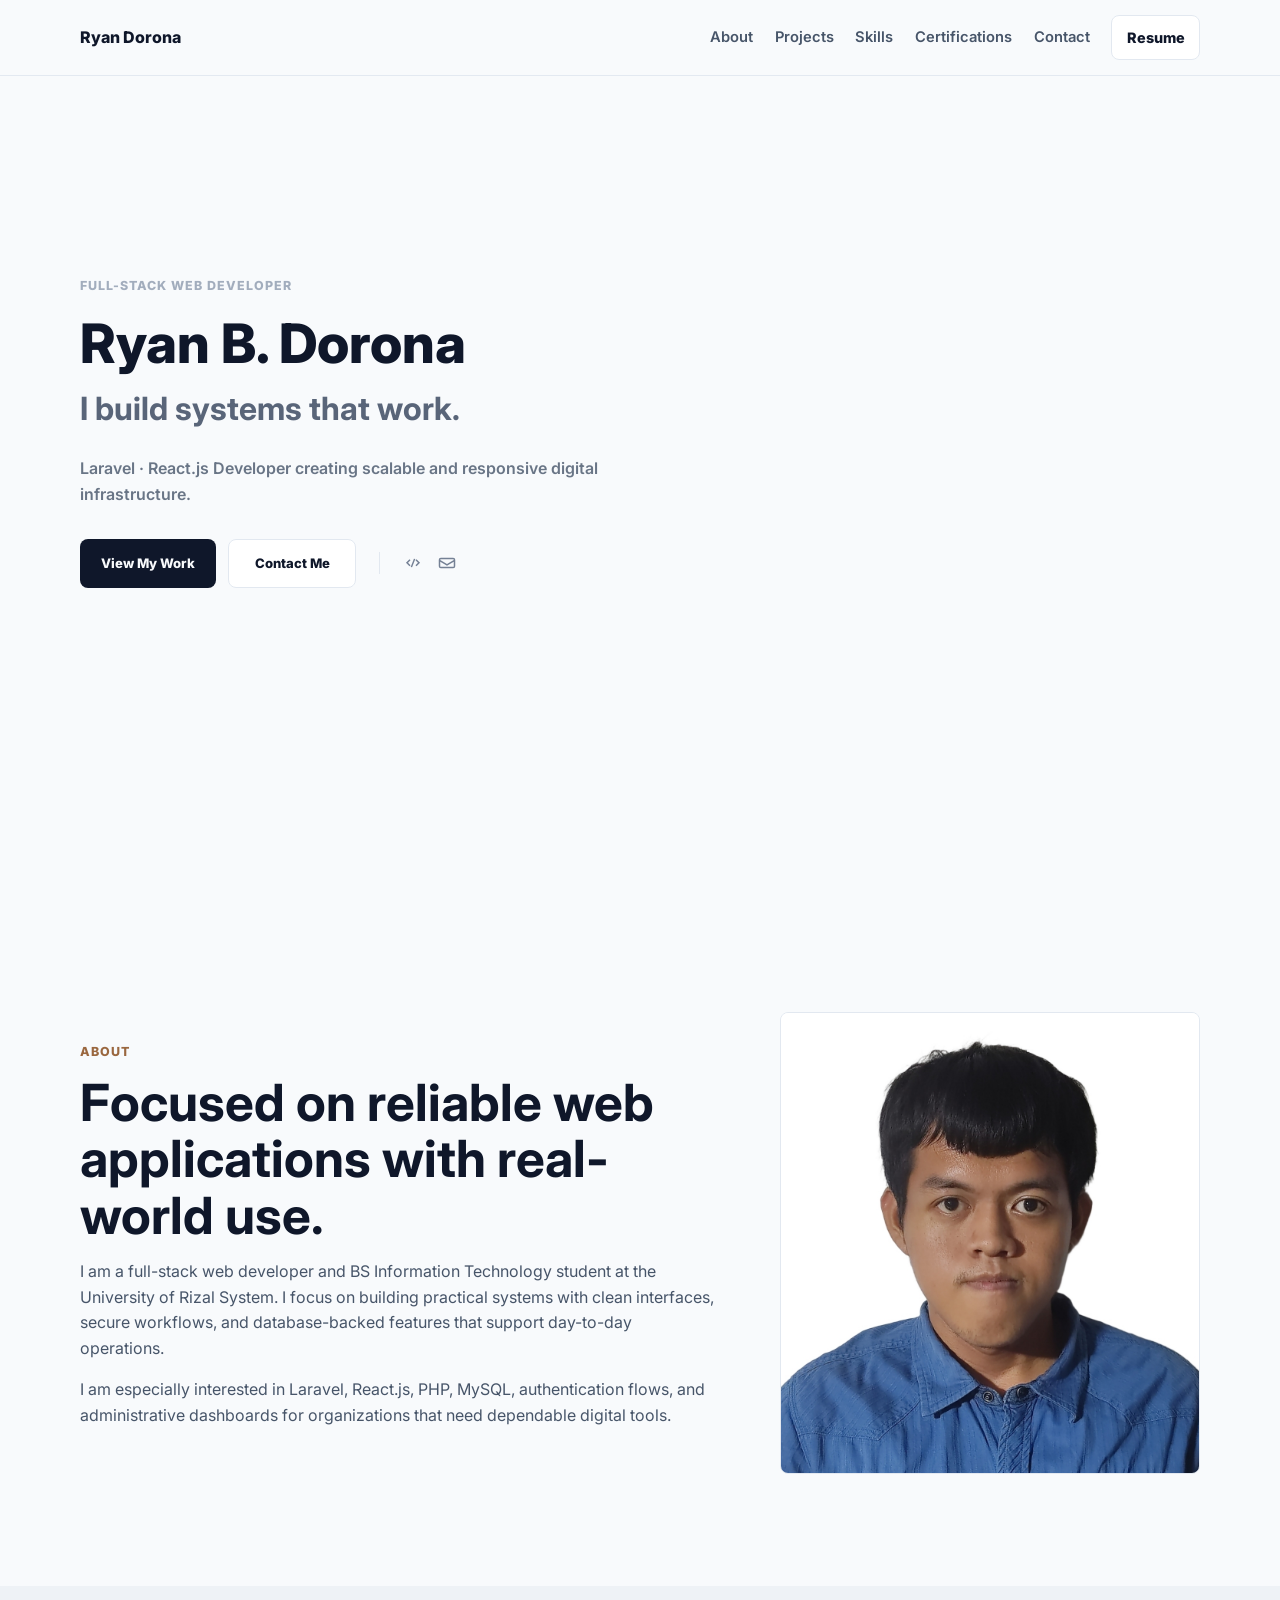
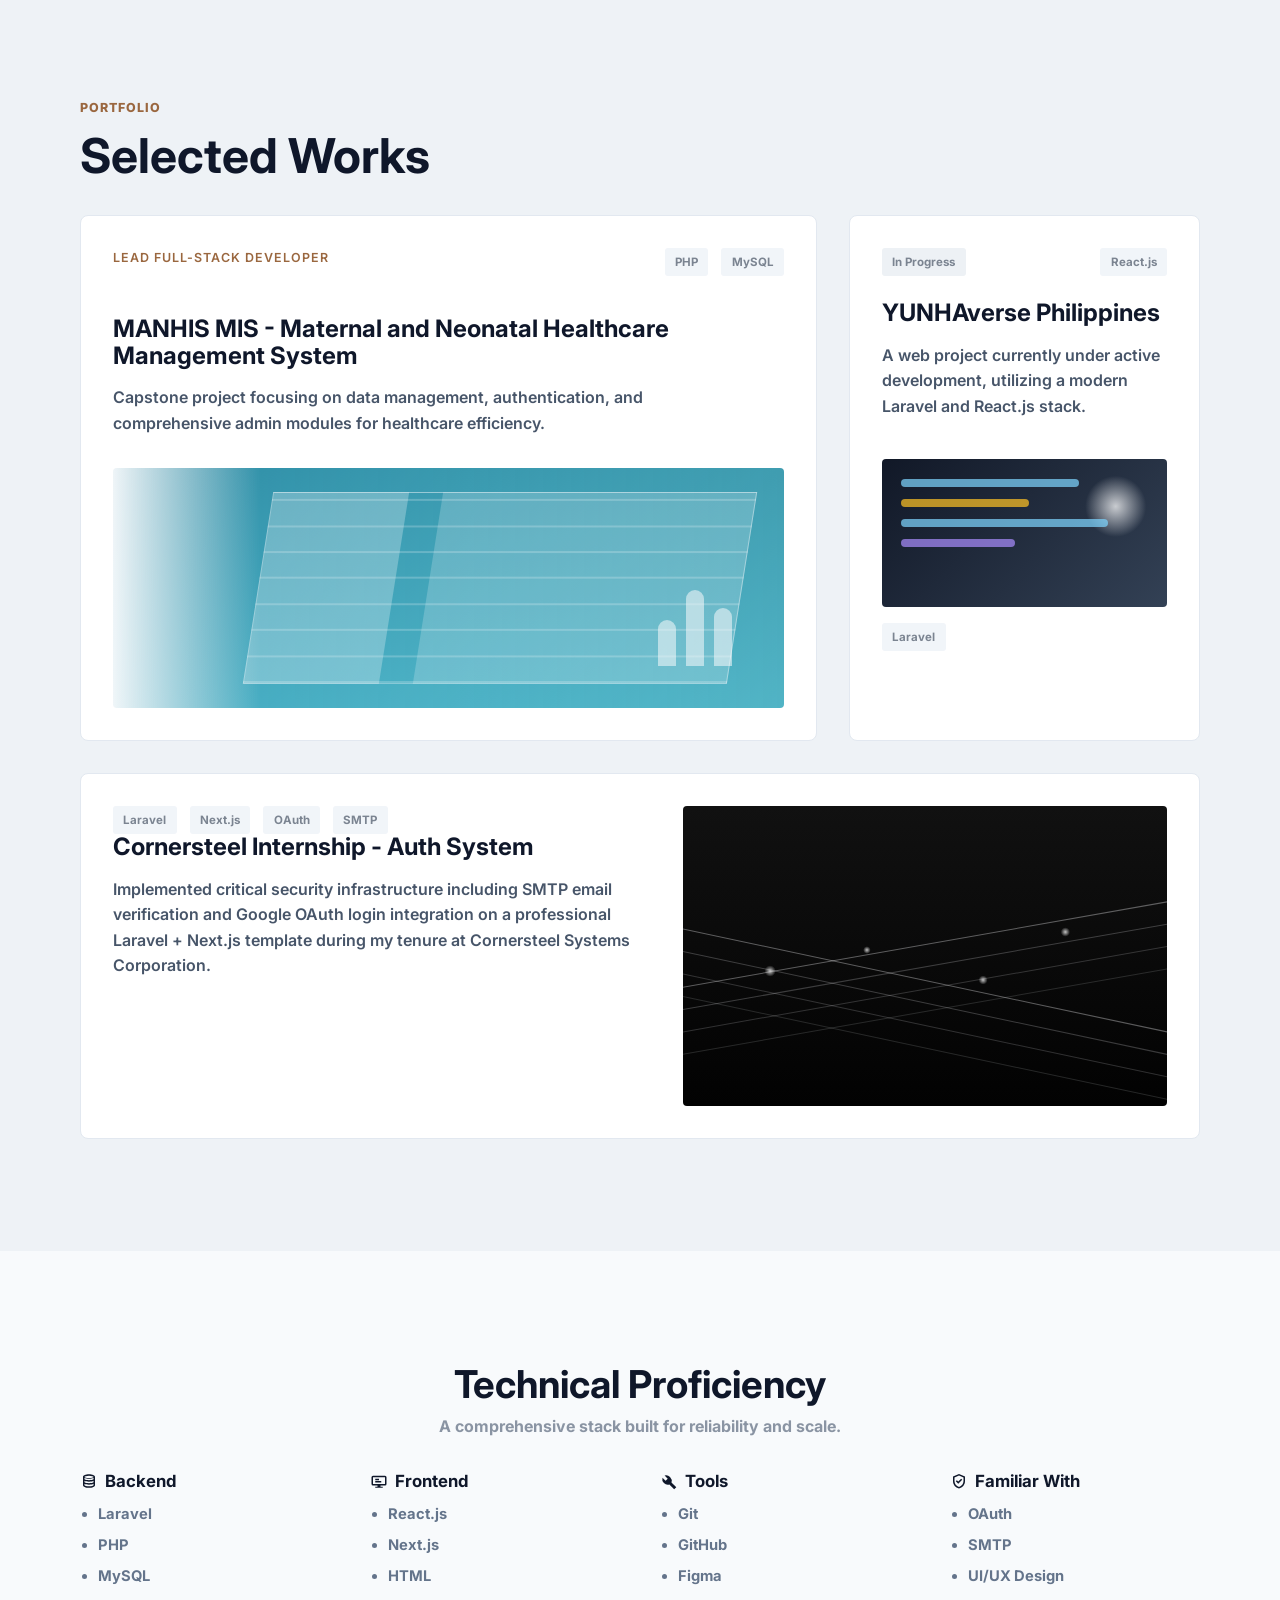
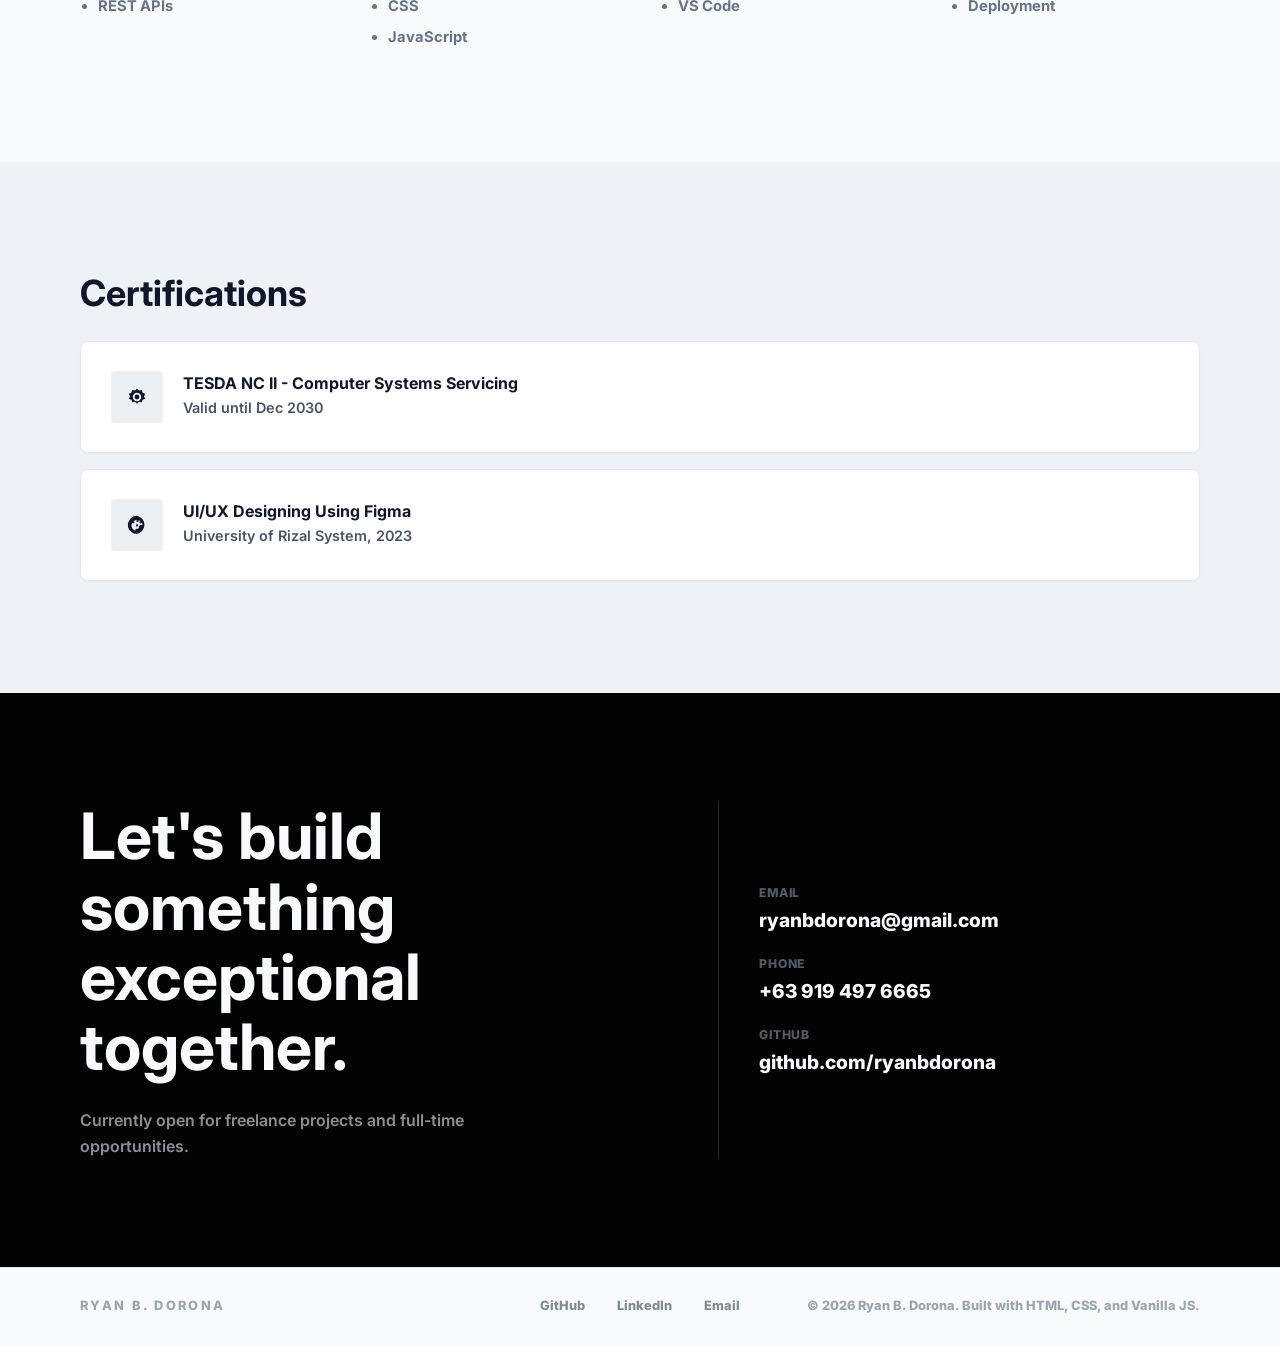
==== index.html @ e6396a51 "Update portfolio" ====
<!DOCTYPE html>
<html lang="en">
<head>
  <meta charset="UTF-8">
  <meta name="viewport" content="width=device-width, initial-scale=1.0">
  <meta name="description" content="Portfolio of Ryan B. Dorona, a full-stack web developer and BS IT student at University of Rizal System.">
  <title>Ryan B. Dorona | Full-Stack Web Developer</title>
  <link rel="preconnect" href="https://fonts.googleapis.com">
  <link rel="preconnect" href="https://fonts.gstatic.com" crossorigin>
  <link href="https://fonts.googleapis.com/css2?family=Inter:wght@400;500;600;700;800&display=swap" rel="stylesheet">
  <link rel="stylesheet" href="assets/css/style.css">
</head>
<body>
  <header class="site-header">
    <nav class="navbar container" aria-label="Primary navigation">
      <a class="brand" href="#home" aria-label="Ryan Dorona home">Ryan Dorona</a>

      <button class="nav-toggle" type="button" aria-label="Open navigation menu" aria-expanded="false" aria-controls="primary-menu">
        <span></span>
        <span></span>
        <span></span>
      </button>

      <div class="nav-menu" id="primary-menu">
        <a class="nav-link" href="#about">About</a>
        <a class="nav-link" href="#projects">Projects</a>
        <a class="nav-link" href="#skills">Skills</a>
        <a class="nav-link" href="#certifications">Certifications</a>
        <a class="nav-link" href="#contact">Contact</a>
        <a class="btn btn-small btn-outline" href="#" aria-label="Download Ryan Dorona resume">Resume</a>
      </div>
    </nav>
  </header>

  <main>
    <section class="hero section" id="home">
      <div class="container hero-grid">
        <div class="hero-copy">
          <p class="eyebrow">Full-Stack Web Developer</p>
          <h1>Ryan B. Dorona</h1>
          <p class="hero-tagline">I build systems that work.</p>
          <p class="hero-subtitle">Laravel &middot; React.js Developer creating scalable and responsive digital infrastructure.</p>
          <div class="hero-actions">
            <div class="cta-buttons">
              <a class="btn btn-primary" href="#projects">View My Work</a>
              <a class="btn btn-secondary" href="#contact">Contact Me</a>
            </div>
            <div class="social-links" aria-label="Social links">
              <a href="https://github.com/" target="_blank" rel="noopener" aria-label="Ryan Dorona on GitHub">
                <svg viewBox="0 0 24 24" aria-hidden="true"><path d="m8.7 8.3-3.3 3.3 3.3 3.3-1.4 1.4L2.6 11.6l4.7-4.7 1.4 1.4Zm6.6 0 1.4-1.4 4.7 4.7-4.7 4.7-1.4-1.4 3.3-3.3-3.3-3.3Zm-2.1-2.1 1.9.6-4.3 11-1.9-.6 4.3-11Z"/></svg>
              </a>
              <a href="mailto:ryanbdorona@example.com" aria-label="Email Ryan Dorona">
                <svg viewBox="0 0 24 24" aria-hidden="true"><path d="M3.75 5h16.5A2.75 2.75 0 0 1 23 7.75v8.5A2.75 2.75 0 0 1 20.25 19H3.75A2.75 2.75 0 0 1 1 16.25v-8.5A2.75 2.75 0 0 1 3.75 5Zm0 2A.75.75 0 0 0 3 7.75v.38l9 5.3 9-5.3v-.38a.75.75 0 0 0-.75-.75H3.75Zm17.25 3.45-8.49 5a1 1 0 0 1-1.02 0L3 10.45v5.8c0 .41.34.75.75.75h16.5c.41 0 .75-.34.75-.75v-5.8Z"/></svg>
              </a>
            </div>
          </div>
        </div>
      </div>
    </section>

    <section class="section" id="about">
      <div class="container two-column">
        <div>
          <p class="eyebrow">About</p>
          <h2>Focused on reliable web applications with real-world use.</h2>
          <p>I am a full-stack web developer and BS Information Technology student at the University of Rizal System. I focus on building practical systems with clean interfaces, secure workflows, and database-backed features that support day-to-day operations.</p>
          <p>I am especially interested in Laravel, React.js, PHP, MySQL, authentication flows, and administrative dashboards for organizations that need dependable digital tools.</p>
        </div>
        <div class="image-placeholder">
          <img src="assets/img/picture%20portfolio.jpg" alt="Portrait of Ryan B. Dorona">
        </div>
      </div>
    </section>

    <section class="section section-muted" id="projects">
      <div class="container">
        <div class="section-heading projects-heading">
          <p class="eyebrow">Portfolio</p>
          <h2>Selected Works</h2>
        </div>
        <div class="bento-grid">
          <article class="project-card project-card-featured">
            <div class="project-card-top">
              <p class="card-meta">Lead Full-Stack Developer</p>
              <div class="tag-list"><span>PHP</span><span>MySQL</span></div>
            </div>
            <h3><a href="projects/manhis.html">MANHIS MIS - Maternal and Neonatal Healthcare Management System</a></h3>
            <p>Capstone project focusing on data management, authentication, and comprehensive admin modules for healthcare efficiency.</p>
            <div class="project-visual project-visual-dashboard" aria-hidden="true">
              <div class="visual-screen">
                <span></span><span></span><span></span>
              </div>
            </div>
          </article>

          <article class="project-card project-card-compact">
            <div class="project-card-top">
              <span class="badge">In Progress</span>
              <div class="tag-list"><span>React.js</span></div>
            </div>
            <h3><a href="projects/yunhaverse.html">YUNHAverse Philippines</a></h3>
            <p>A web project currently under active development, utilizing a modern Laravel and React.js stack.</p>
            <div class="project-visual project-visual-code" aria-hidden="true">
              <span></span><span></span><span></span><span></span>
            </div>
            <div class="tag-list"><span>Laravel</span></div>
          </article>

          <article class="project-card project-card-wide">
            <div>
              <div class="tag-list"><span>Laravel</span><span>Next.js</span><span>OAuth</span><span>SMTP</span></div>
              <h3><a href="projects/cornersteel.html">Cornersteel Internship - Auth System</a></h3>
              <p>Implemented critical security infrastructure including SMTP email verification and Google OAuth login integration on a professional Laravel + Next.js template during my tenure at Cornersteel Systems Corporation.</p>
            </div>
            <div class="project-visual project-visual-network" aria-hidden="true">
              <span></span><span></span><span></span><span></span>
            </div>
          </article>
        </div>
      </div>
    </section>

    <section class="section" id="skills">
      <div class="container">
        <div class="section-heading skills-heading">
          <h2>Technical Proficiency</h2>
          <p>A comprehensive stack built for reliability and scale.</p>
        </div>
        <div class="skills-grid">
          <div class="skill-column">
            <h3>
              <svg viewBox="0 0 24 24" aria-hidden="true"><path d="M12 3C7.58 3 4 4.57 4 6.5v11C4 19.43 7.58 21 12 21s8-1.57 8-3.5v-11C20 4.57 16.42 3 12 3Zm0 2c3.67 0 5.81 1.07 6 1.5-.19.43-2.33 1.5-6 1.5S6.19 6.93 6 6.5C6.19 6.07 8.33 5 12 5Zm0 6c-2.4 0-4.52-.45-6-1.2V7.5C7.46 8.42 9.64 9 12 9s4.54-.58 6-1.5v2.3c-1.48.75-3.6 1.2-6 1.2Zm0 4c-2.4 0-4.52-.45-6-1.2v-2c1.46.74 3.58 1.2 6 1.2s4.54-.46 6-1.2v2c-1.48.75-3.6 1.2-6 1.2Zm0 4c-3.67 0-5.81-1.07-6-1.5v-1.7c1.46.74 3.58 1.2 6 1.2s4.54-.46 6-1.2v1.7c-.19.43-2.33 1.5-6 1.5Z"/></svg>
              Backend
            </h3>
            <ul><li>Laravel</li><li>PHP</li><li>MySQL</li><li>REST APIs</li></ul>
          </div>
          <div class="skill-column">
            <h3>
              <svg viewBox="0 0 24 24" aria-hidden="true"><path d="M4 5h16a2 2 0 0 1 2 2v9a2 2 0 0 1-2 2h-6v1.5h3V21H7v-1.5h3V18H4a2 2 0 0 1-2-2V7a2 2 0 0 1 2-2Zm0 2v9h16V7H4Zm3 2h5v2H7V9Zm0 3h8v2H7v-2Z"/></svg>
              Frontend
            </h3>
            <ul><li>React.js</li><li>Next.js</li><li>HTML</li><li>CSS</li><li>JavaScript</li></ul>
          </div>
          <div class="skill-column">
            <h3>
              <svg viewBox="0 0 24 24" aria-hidden="true"><path d="m21.71 20.29-6.4-6.4a7.5 7.5 0 0 0-9.2-9.2l4.2 4.2-2.83 2.83-4.2-4.2a7.5 7.5 0 0 0 9.2 9.2l6.4 6.4 2.83-2.83Z"/></svg>
              Tools
            </h3>
            <ul><li>Git</li><li>GitHub</li><li>Figma</li><li>VS Code</li></ul>
          </div>
          <div class="skill-column">
            <h3>
              <svg viewBox="0 0 24 24" aria-hidden="true"><path d="M12 2.5 4 6v6c0 5.05 3.41 8.97 8 10 4.59-1.03 8-4.95 8-10V6l-8-3.5Zm0 2.18L18 7.3V12c0 3.78-2.42 6.9-6 7.9-3.58-1-6-4.12-6-7.9V7.3l6-2.62Zm-1 10.91 5.3-5.3-1.42-1.41L11 12.76l-1.88-1.88-1.42 1.41L11 15.59Z"/></svg>
              Familiar With
            </h3>
            <ul><li>OAuth</li><li>SMTP</li><li>UI/UX Design</li><li>Deployment</li></ul>
          </div>
        </div>
      </div>
    </section>

    <section class="section section-muted" id="certifications">
      <div class="container">
        <div class="section-heading compact-heading">
          <h2>Certifications</h2>
        </div>
        <div class="cert-grid">
          <article class="cert-card">
            <div class="cert-icon" aria-hidden="true">
              <svg viewBox="0 0 24 24"><path d="M12 2.75 14.1 5l3.05-.65.95 2.95 2.9 1.1-1.45 2.7L21 13.8l-2.9 1.1-.95 2.95-3.05-.65L12 19.45 9.9 17.2l-3.05.65-.95-2.95L3 13.8l1.45-2.7L3 8.4l2.9-1.1.95-2.95L9.9 5 12 2.75Zm0 4.65a4.6 4.6 0 1 0 0 9.2 4.6 4.6 0 0 0 0-9.2Zm0 2a2.6 2.6 0 1 1 0 5.2 2.6 2.6 0 0 1 0-5.2Z"/></svg>
            </div>
            <div>
              <h3>TESDA NC II - Computer Systems Servicing</h3>
              <p>Valid until Dec 2030</p>
            </div>
          </article>
          <article class="cert-card">
            <div class="cert-icon" aria-hidden="true">
              <svg viewBox="0 0 24 24"><path d="M12 2a10 10 0 0 0-3 19.54c.5.15 1-.23 1-.76v-2.02c0-.47-.32-.87-.76-.98A6 6 0 1 1 18 12h-2.05a1.6 1.6 0 0 0-1.56 1.23l-.41 1.76a1.6 1.6 0 0 1-1.56 1.23h-.67A1.76 1.76 0 0 0 10 17.98v2.8c0 .68.67 1.16 1.32.96A10 10 0 0 0 12 2Zm-4 8.25a1.25 1.25 0 1 0 0-2.5 1.25 1.25 0 0 0 0 2.5Zm3.25-2.5a1.25 1.25 0 1 1 2.5 0 1.25 1.25 0 0 1-2.5 0ZM16 10.25a1.25 1.25 0 1 0 0-2.5 1.25 1.25 0 0 0 0 2.5Zm-5.25 2.25a1.25 1.25 0 1 1 2.5 0 1.25 1.25 0 0 1-2.5 0Z"/></svg>
            </div>
            <div>
              <h3>UI/UX Designing Using Figma</h3>
              <p>University of Rizal System, 2023</p>
            </div>
          </article>
        </div>
      </div>
    </section>

    <section class="section contact-section" id="contact">
      <div class="container contact-grid">
        <div class="contact-copy">
          <h2>Let's build something exceptional together.</h2>
          <p>Currently open for freelance projects and full-time opportunities.</p>
        </div>
        <div class="contact-list" aria-label="Contact details">
          <div>
            <span>Email</span>
            <a href="mailto:ryanbdorona@gmail.com">ryanbdorona@gmail.com</a>
          </div>
          <div>
            <span>Phone</span>
            <a href="tel:+639194976665">+63 919 497 6665</a>
          </div>
          <div>
            <span>GitHub</span>
            <a href="https://github.com/ryanbdorona" target="_blank" rel="noopener">github.com/ryanbdorona</a>
          </div>
        </div>
      </div>
    </section>
  </main>

  <footer class="footer">
    <div class="container footer-grid">
      <p class="footer-name">Ryan B. Dorona</p>
      <div class="footer-links">
        <a href="https://github.com/ryanbdorona" target="_blank" rel="noopener">GitHub</a>
        <a href="#" target="_blank" rel="noopener">LinkedIn</a>
        <a href="mailto:ryanbdorona@gmail.com">Email</a>
      </div>
      <p>&copy; 2026 Ryan B. Dorona. Built with HTML, CSS, and Vanilla JS.</p>
    </div>
  </footer>

  <script src="assets/js/main.js"></script>
</body>
</html>
---- assets/css/style.css ----
:root {
  --navy: #0f172a;
  --navy-soft: #17233a;
  --off-white: #f8fafc;
  --surface: #ffffff;
  --slate: #475569;
  --slate-warm: #64748b;
  --line: #e2e8f0;
  --accent: #c08457;
  --accent-dark: #9a673f;
  --shadow: 0 24px 70px rgba(15, 23, 42, 0.12);
  --radius: 8px;
  --header-height: 76px;
}

/* Base layout and typography */
* {
  box-sizing: border-box;
}

html {
  scroll-behavior: smooth;
  scroll-padding-top: var(--header-height);
}

body {
  margin: 0;
  background: var(--off-white);
  color: var(--navy);
  font-family: "Inter", Arial, sans-serif;
  -webkit-font-smoothing: antialiased;
  line-height: 1.6;
  text-rendering: optimizeLegibility;
}

body.nav-open {
  overflow: hidden;
}

img,
svg {
  display: block;
}

a {
  color: inherit;
  text-decoration: none;
}

p,
h1,
h2,
h3 {
  margin-top: 0;
}

p {
  color: var(--slate);
  font-size: 1rem;
}

h1,
h2,
h3 {
  letter-spacing: 0;
  line-height: 1.1;
}

h1 {
  max-width: 760px;
  font-size: clamp(3rem, 9vw, 6.75rem);
  margin-bottom: 1rem;
}

h2 {
  max-width: 720px;
  font-size: clamp(2rem, 4vw, 3.5rem);
  margin-bottom: 1rem;
}

h3 {
  font-size: 1.25rem;
  margin-bottom: 0.75rem;
}

ul {
  margin: 0;
  padding-left: 1.1rem;
}

li + li {
  margin-top: 0.45rem;
}

.container {
  width: min(1120px, calc(100% - 40px));
  margin: 0 auto;
}

.section {
  padding: 112px 0;
}

.section-muted {
  background: #eef2f6;
}

/* Entrance animations */
.fade-in {
  opacity: 0;
  transform: translateY(20px);
  transition: opacity 520ms ease-out, transform 520ms ease-out;
  transition-delay: var(--animation-delay, 0ms);
}

.fade-in.is-visible {
  opacity: 1;
  transform: translateY(0);
}

@keyframes heroFocusIn {
  from {
    opacity: 0;
    transform: translateY(20px);
  }

  to {
    opacity: 1;
    transform: translateY(0);
  }
}

@media (prefers-reduced-motion: reduce) {
  html {
    scroll-behavior: auto;
  }

  *,
  *::before,
  *::after {
    transition-duration: 1ms !important;
    animation-duration: 1ms !important;
    animation-iteration-count: 1 !important;
  }

  .fade-in {
    opacity: 1;
    transform: none;
  }

  .hero .eyebrow,
  .hero h1,
  .hero .hero-tagline,
  .hero .hero-subtitle,
  .hero .cta-buttons,
  .hero .social-links {
    opacity: 1;
    transform: none;
    animation: none !important;
  }
}

/* Fixed navigation */
.site-header {
  position: fixed;
  z-index: 100;
  top: 0;
  right: 0;
  left: 0;
  height: var(--header-height);
  border-bottom: 1px solid rgba(226, 232, 240, 0.9);
  background: rgba(248, 250, 252, 0.92);
  backdrop-filter: blur(16px);
}

.navbar {
  display: flex;
  align-items: center;
  justify-content: space-between;
  height: 100%;
}

.brand {
  font-size: 1rem;
  font-weight: 800;
}

.nav-menu {
  display: flex;
  align-items: center;
  gap: 1.35rem;
}

.nav-link {
  color: var(--slate);
  font-size: 0.92rem;
  font-weight: 600;
  transition: color 180ms ease;
}

.nav-link:hover,
.nav-link.active {
  color: var(--navy);
}

.nav-toggle {
  display: none;
  width: 42px;
  height: 42px;
  place-items: center;
  border: 1px solid var(--line);
  border-radius: var(--radius);
  background: var(--surface);
  cursor: pointer;
}

.nav-toggle span {
  display: block;
  width: 18px;
  height: 2px;
  margin: 3px auto;
  border-radius: 999px;
  background: var(--navy);
  transition: transform 180ms ease, opacity 180ms ease;
}

.nav-toggle.is-active span:nth-child(1) {
  transform: translateY(5px) rotate(45deg);
}

.nav-toggle.is-active span:nth-child(2) {
  opacity: 0;
}

.nav-toggle.is-active span:nth-child(3) {
  transform: translateY(-5px) rotate(-45deg);
}

.btn {
  display: inline-flex;
  align-items: center;
  justify-content: center;
  min-height: 46px;
  padding: 0.8rem 1.25rem;
  border: 1px solid transparent;
  border-radius: var(--radius);
  font-size: 0.9rem;
  font-weight: 800;
  transition: transform 180ms ease, border-color 180ms ease, background 180ms ease, color 180ms ease;
}

.btn:hover {
  transform: translateY(-2px);
}

.btn-primary {
  background: var(--navy);
  color: var(--off-white);
}

.btn-secondary,
.btn-outline {
  border-color: var(--line);
  background: var(--surface);
  color: var(--navy);
}

.btn-secondary:hover,
.btn-outline:hover {
  border-color: var(--navy);
}

.btn-small {
  min-height: 40px;
  padding: 0.6rem 0.9rem;
  font-size: 0.9rem;
}

/* Homepage sections */
.hero {
  min-height: 100vh;
  padding-top: var(--header-height);
  display: flex;
  align-items: center;
}

.hero .container {
  width: min(1120px, calc(100% - 160px));
}

.hero-grid {
  display: block;
  width: min(760px, 100%);
}

.hero .eyebrow {
  margin-bottom: 1.1rem;
  color: #a2adbd;
}

.hero .eyebrow,
.hero h1,
.hero .hero-tagline,
.hero .hero-subtitle,
.hero .cta-buttons,
.hero .social-links {
  opacity: 0;
  transform: translateY(20px);
  animation: heroFocusIn 560ms ease-out forwards;
}

.hero .eyebrow {
  animation-delay: 90ms;
}

.hero h1 {
  animation-delay: 210ms;
}

.hero .hero-tagline {
  animation-delay: 330ms;
}

.hero .hero-subtitle {
  animation-delay: 450ms;
}

.hero .cta-buttons {
  animation-delay: 570ms;
}

.hero .social-links {
  animation-delay: 690ms;
}

.hero h1 {
  max-width: 640px;
  margin-bottom: 0.6rem;
  font-size: clamp(2.25rem, 4.5vw, 3.4rem);
  font-weight: 800;
}

.hero-tagline {
  margin-bottom: 1.35rem;
  color: #596579;
  font-size: clamp(1.3rem, 2.6vw, 2rem);
  font-weight: 700;
}

.hero-subtitle {
  margin-bottom: 2rem;
  max-width: 620px;
  color: #697586;
  font-size: 1rem;
  font-weight: 600;
}

.hero .btn {
  min-height: 44px;
  min-width: 128px;
  font-size: 0.82rem;
}

.hero-actions,
.cta-buttons,
.social-links,
.tag-list,
.card-row,
.title-row {
  display: flex;
  align-items: center;
  gap: 0.8rem;
  flex-wrap: wrap;
}

.hero-actions {
  gap: 1.45rem;
}

.cta-buttons {
  gap: 0.75rem;
}

.social-links {
  position: relative;
  gap: 0.7rem;
  margin-top: 0;
  padding-left: 1.45rem;
}

.social-links::before {
  position: absolute;
  top: 50%;
  left: 0;
  width: 1px;
  height: 22px;
  background: var(--line);
  content: "";
  transform: translateY(-50%);
}

.social-links a {
  display: inline-grid;
  width: 22px;
  height: 22px;
  place-items: center;
  border: 0;
  border-radius: 0;
  background: transparent;
  color: #758195;
  transition: color 180ms ease, transform 180ms ease;
}

.social-links a:hover {
  transform: translateY(-2px);
  color: var(--navy);
}

.social-links svg {
  width: 18px;
  height: 18px;
  fill: currentColor;
}

.hero-panel,
.project-card,
.skill-column,
.cert-card,
.detail-block {
  border: 1px solid var(--line);
  border-radius: var(--radius);
  background: var(--surface);
}

.hero-panel {
  padding: 2rem;
  box-shadow: var(--shadow);
}

.hero-panel strong {
  display: block;
  margin: 0.5rem 0 0.75rem;
  font-size: 1.55rem;
  line-height: 1.2;
}

.panel-kicker,
.eyebrow,
.card-meta {
  color: var(--accent-dark);
  font-size: 0.78rem;
  font-weight: 800;
  letter-spacing: 0.08em;
  text-transform: uppercase;
}

.eyebrow-light {
  color: #e7c6aa;
}

.two-column {
  display: grid;
  grid-template-columns: minmax(0, 1fr) minmax(280px, 420px);
  gap: 4rem;
  align-items: center;
}

.image-placeholder {
  display: block;
  min-height: 460px;
  overflow: hidden;
  border: 1px solid var(--line);
  border-radius: var(--radius);
  background:
    linear-gradient(135deg, rgba(15, 23, 42, 0.04), rgba(192, 132, 87, 0.14)),
    var(--surface);
}

.image-placeholder img {
  width: 100%;
  height: 460px;
  object-fit: cover;
  object-position: center;
}

.section-heading {
  margin-bottom: 2.5rem;
}

.compact-heading {
  margin-bottom: 1.75rem;
}

.compact-heading h2 {
  font-size: clamp(1.75rem, 3vw, 2.25rem);
}

.skills-heading {
  margin-bottom: 2rem;
  text-align: center;
}

.skills-heading h2 {
  margin-right: auto;
  margin-bottom: 0.55rem;
  margin-left: auto;
  font-size: clamp(1.85rem, 3.4vw, 2.4rem);
}

.skills-heading p {
  margin-bottom: 0;
  color: #8a94a3;
  font-weight: 700;
}

.bento-grid {
  display: grid;
  grid-template-columns: minmax(0, 2.1fr) minmax(260px, 1fr);
  gap: 2rem;
}

.project-card {
  min-height: auto;
  padding: 2rem;
  transition: transform 180ms ease, box-shadow 180ms ease;
}

.project-card:hover {
  transform: translateY(-4px);
  box-shadow: var(--shadow);
}

.projects-heading {
  margin-bottom: 2rem;
}

.projects-heading h2 {
  font-size: clamp(2rem, 4vw, 3rem);
}

.project-card-featured {
  min-height: 480px;
}

.project-card-compact {
  min-height: 480px;
}

.project-card-wide {
  grid-column: 1 / -1;
  display: grid;
  grid-template-columns: minmax(0, 1fr) minmax(320px, 0.9fr);
  gap: 2rem;
  min-height: 360px;
}

.project-card h3 {
  margin-bottom: 1rem;
  font-size: clamp(1.25rem, 2vw, 1.5rem);
}

.project-card h3 a {
  transition: color 180ms ease;
}

.project-card h3 a:hover {
  color: var(--accent-dark);
}

.project-card p {
  max-width: 620px;
  margin-bottom: 1.5rem;
  font-weight: 600;
}

.project-card-top {
  display: flex;
  align-items: flex-start;
  justify-content: space-between;
  gap: 1rem;
  margin-bottom: 1.5rem;
}

.card-footer {
  display: flex;
  align-items: end;
  justify-content: space-between;
  gap: 1rem;
  flex-wrap: wrap;
  margin-top: 2rem;
}

.tag-list span,
.badge {
  display: inline-flex;
  align-items: center;
  min-height: 26px;
  padding: 0.3rem 0.65rem;
  border-radius: 3px;
  background: #f1f5f9;
  color: #7b8491;
  font-size: 0.72rem;
  font-weight: 700;
}

.tag-list-large span {
  min-height: 36px;
  padding: 0.45rem 0.85rem;
}

.badge {
  background: #edf1f5;
  color: #7b8491;
}

.project-visual {
  position: relative;
  overflow: hidden;
  border-radius: 4px;
  background: #0f172a;
}

.project-visual-dashboard {
  height: 240px;
  margin-top: 2rem;
  background:
    linear-gradient(90deg, rgba(248, 250, 252, 0.96), rgba(248, 250, 252, 0.1) 22%, rgba(15, 23, 42, 0.25)),
    linear-gradient(135deg, #0e7490, #67e8f9);
}

.project-visual-dashboard::before {
  position: absolute;
  inset: 24px 42px 24px 145px;
  border: 1px solid rgba(248, 250, 252, 0.35);
  background:
    linear-gradient(90deg, rgba(248, 250, 252, 0.28) 0 28%, transparent 28% 35%, rgba(248, 250, 252, 0.2) 35% 100%),
    repeating-linear-gradient(0deg, rgba(248, 250, 252, 0.22) 0 2px, transparent 2px 26px);
  content: "";
  transform: skewX(-9deg);
}

.visual-screen {
  position: absolute;
  right: 52px;
  bottom: 42px;
  display: flex;
  align-items: end;
  gap: 10px;
}

.visual-screen span {
  display: block;
  width: 18px;
  border-radius: 999px 999px 0 0;
  background: rgba(248, 250, 252, 0.55);
}

.visual-screen span:nth-child(1) {
  height: 46px;
}

.visual-screen span:nth-child(2) {
  height: 76px;
}

.visual-screen span:nth-child(3) {
  height: 58px;
}

.project-visual-code {
  height: 148px;
  margin: 2.5rem 0 1rem;
  padding: 1.2rem;
  background:
    radial-gradient(circle at 82% 32%, rgba(255, 255, 255, 0.75), transparent 12%),
    linear-gradient(135deg, #111827, #334155);
}

.project-visual-code span {
  display: block;
  height: 8px;
  margin-bottom: 0.75rem;
  border-radius: 999px;
  background: rgba(125, 211, 252, 0.72);
}

.project-visual-code span:nth-child(1) {
  width: 72%;
}

.project-visual-code span:nth-child(2) {
  width: 52%;
  background: rgba(251, 191, 36, 0.72);
}

.project-visual-code span:nth-child(3) {
  width: 84%;
}

.project-visual-code span:nth-child(4) {
  width: 46%;
  background: rgba(167, 139, 250, 0.72);
}

.project-visual-network {
  min-height: 300px;
  background:
    radial-gradient(circle at 18% 55%, rgba(255, 255, 255, 0.75), transparent 1.3%),
    radial-gradient(circle at 38% 48%, rgba(255, 255, 255, 0.75), transparent 1.1%),
    radial-gradient(circle at 62% 58%, rgba(255, 255, 255, 0.75), transparent 1.3%),
    radial-gradient(circle at 79% 42%, rgba(255, 255, 255, 0.75), transparent 1.1%),
    linear-gradient(180deg, #111, #020202);
}

.project-visual-network::before,
.project-visual-network::after {
  position: absolute;
  right: -30%;
  left: -30%;
  height: 1px;
  background: rgba(248, 250, 252, 0.35);
  box-shadow:
    0 22px 0 rgba(248, 250, 252, 0.22),
    0 44px 0 rgba(248, 250, 252, 0.18),
    0 66px 0 rgba(248, 250, 252, 0.14);
  content: "";
  transform: rotate(-10deg);
}

.project-visual-network::before {
  top: 46%;
}

.project-visual-network::after {
  top: 58%;
  transform: rotate(12deg);
}

.text-link,
.back-link {
  color: var(--navy);
  font-weight: 800;
}

.text-link:hover,
.back-link:hover {
  color: var(--accent-dark);
}

/* Skills, certifications, and project detail layouts */
.skills-grid {
  display: grid;
  grid-template-columns: repeat(4, minmax(0, 1fr));
  gap: 2.5rem;
}

.skill-column,
.cert-card,
.detail-block {
  padding: 1.5rem;
}

.skill-column ul {
  color: var(--slate);
}

.skill-column {
  border: 0;
  background: transparent;
  padding: 0;
}

.skill-column h3 {
  display: flex;
  align-items: center;
  gap: 0.45rem;
  margin-bottom: 0.8rem;
  font-size: 1.05rem;
}

.skill-column h3 svg {
  width: 18px;
  height: 18px;
  flex: 0 0 auto;
  fill: currentColor;
}

.skill-column li {
  color: #64748b;
  font-size: 0.92rem;
  font-weight: 700;
}

.cert-grid,
.detail-grid,
.screenshot-grid,
.contact-grid {
  display: grid;
  grid-template-columns: repeat(2, minmax(0, 1fr));
  gap: 1rem;
}

.cert-grid {
  grid-template-columns: 1fr;
  gap: 1rem;
}

.cert-card {
  display: flex;
  align-items: center;
  gap: 1.25rem;
  min-height: 112px;
  padding: 1.65rem 1.85rem;
  box-shadow: 0 1px 2px rgba(15, 23, 42, 0.03);
}

.cert-card h3 {
  margin-bottom: 0.2rem;
  font-size: 1rem;
}

.cert-card p {
  margin-bottom: 0;
  font-size: 0.9rem;
  font-weight: 600;
}

.cert-icon {
  display: grid;
  flex: 0 0 auto;
  width: 52px;
  height: 52px;
  place-items: center;
  border-radius: 4px;
  background: #edf0f3;
  color: var(--navy);
}

.cert-icon svg {
  width: 22px;
  height: 22px;
  fill: currentColor;
}

.project-hero {
  padding-top: calc(var(--header-height) + 72px);
  padding-bottom: 72px;
  background: var(--navy);
  color: var(--off-white);
}

.project-hero h1,
.project-hero .project-lead,
.project-hero .back-link {
  color: var(--off-white);
}

.project-hero .project-lead {
  max-width: 760px;
  font-size: 1.25rem;
}

.project-hero .back-link {
  display: inline-block;
  margin-bottom: 3rem;
  color: #cbd5e1;
}

.project-content {
  padding-bottom: 72px;
}

.detail-block:nth-child(odd) {
  grid-column: span 1;
}

.detail-block ul {
  color: var(--slate);
}

.screenshot-grid {
  grid-template-columns: repeat(3, minmax(0, 1fr));
}

.screenshot-placeholder {
  display: grid;
  min-height: 220px;
  place-items: center;
  border: 1px dashed #94a3b8;
  border-radius: var(--radius);
  background: rgba(255, 255, 255, 0.58);
  color: var(--slate);
  font-weight: 800;
}

.project-note {
  margin-top: 1.5rem;
  color: var(--navy);
  font-weight: 700;
}

.contact-section {
  padding: 108px 0;
  background: #030303;
  color: var(--off-white);
}

.contact-section h2 {
  max-width: 520px;
  margin-bottom: 1.6rem;
  color: var(--off-white);
  font-size: clamp(2.3rem, 5vw, 4rem);
}

.contact-copy p {
  max-width: 440px;
  margin-bottom: 0;
  color: #8b8f98;
  font-size: 1rem;
  font-weight: 600;
}

.contact-grid {
  grid-template-columns: minmax(0, 1.1fr) minmax(280px, 0.9fr);
  gap: 3rem;
}

.contact-list {
  display: grid;
  gap: 1.1rem;
  align-content: center;
  padding-left: 2.5rem;
  border-left: 1px solid rgba(248, 250, 252, 0.15);
}

.contact-list span {
  display: block;
  margin-bottom: 0.2rem;
  color: #555b66;
  font-size: 0.76rem;
  font-weight: 800;
  letter-spacing: 0.08em;
  text-transform: uppercase;
}

.contact-list a {
  color: var(--off-white);
  font-size: 1.2rem;
  font-weight: 800;
  transition: color 180ms ease;
}

.contact-list a:hover {
  color: #cbd5e1;
}

.footer {
  padding: 1.75rem 0;
  border-top: 1px solid var(--line);
  background: var(--off-white);
}

.footer-grid {
  display: grid;
  grid-template-columns: 1fr auto 1fr;
  gap: 1rem;
  align-items: center;
}

.footer p {
  margin: 0;
  color: #9aa5b3;
  font-size: 0.8rem;
  font-weight: 800;
}

.footer p:last-child {
  justify-self: end;
}

.footer-name {
  letter-spacing: 0.18em;
  text-transform: uppercase;
}

.footer-links {
  display: flex;
  align-items: center;
  gap: 2rem;
}

.footer-links a {
  color: #7f8a99;
  font-size: 0.8rem;
  font-weight: 800;
  transition: color 180ms ease;
}

.footer-links a:hover {
  color: var(--navy);
}

@media (max-width: 900px) {
  .section {
    padding: 84px 0;
  }

  .hero {
    min-height: auto;
    padding-top: calc(var(--header-height) + 88px);
    padding-bottom: 96px;
  }

  .two-column,
  .bento-grid,
  .skills-grid,
  .cert-grid,
  .detail-grid,
  .screenshot-grid,
  .contact-grid {
    grid-template-columns: 1fr;
  }

  .project-card-featured,
  .project-card-compact {
    min-height: auto;
  }

  .project-card-wide {
    grid-template-columns: 1fr;
    min-height: auto;
  }

  .project-visual-network {
    min-height: 240px;
  }

  .image-placeholder {
    min-height: 360px;
  }

  .image-placeholder img {
    height: 360px;
  }

  .contact-list {
    padding-top: 2rem;
    padding-left: 0;
    border-top: 1px solid rgba(248, 250, 252, 0.15);
    border-left: 0;
  }

  .footer-grid {
    grid-template-columns: 1fr;
    gap: 0.9rem;
    text-align: center;
  }

  .footer p:last-child {
    justify-self: center;
  }

  .footer-links {
    justify-content: center;
  }
}

@media (max-width: 760px) {
  .container {
    width: min(100% - 28px, 1120px);
  }

  .hero .container {
    width: min(100% - 28px, 1120px);
  }

  .nav-toggle {
    display: block;
  }

  .nav-menu {
    position: fixed;
    top: var(--header-height);
    right: 14px;
    left: 14px;
    display: grid;
    gap: 0;
    padding: 0.75rem;
    border: 1px solid var(--line);
    border-radius: var(--radius);
    background: var(--surface);
    box-shadow: var(--shadow);
    opacity: 0;
    pointer-events: none;
    transform: translateY(-10px);
    transition: opacity 180ms ease, transform 180ms ease;
  }

  .nav-menu.is-open {
    opacity: 1;
    pointer-events: auto;
    transform: translateY(0);
  }

  .nav-link,
  .nav-menu .btn {
    justify-content: flex-start;
    width: 100%;
    padding: 0.85rem;
  }

  .hero-actions {
    align-items: flex-start;
    flex-direction: column;
    gap: 1rem;
  }

  .social-links {
    padding-left: 0;
  }

  .social-links::before {
    display: none;
  }

  .card-footer {
    align-items: start;
    flex-direction: column;
  }

  .cert-card {
    align-items: flex-start;
    padding: 1.25rem;
  }

  .contact-section {
    padding: 84px 0;
  }

  .contact-list a {
    font-size: 1rem;
  }
}

@media (max-width: 480px) {
  h1 {
    font-size: 3rem;
  }

  .hero-panel,
  .project-card,
  .skill-column,
  .cert-card,
  .detail-block {
    padding: 1.15rem;
  }

  .project-hero {
    padding-top: calc(var(--header-height) + 48px);
  }
}
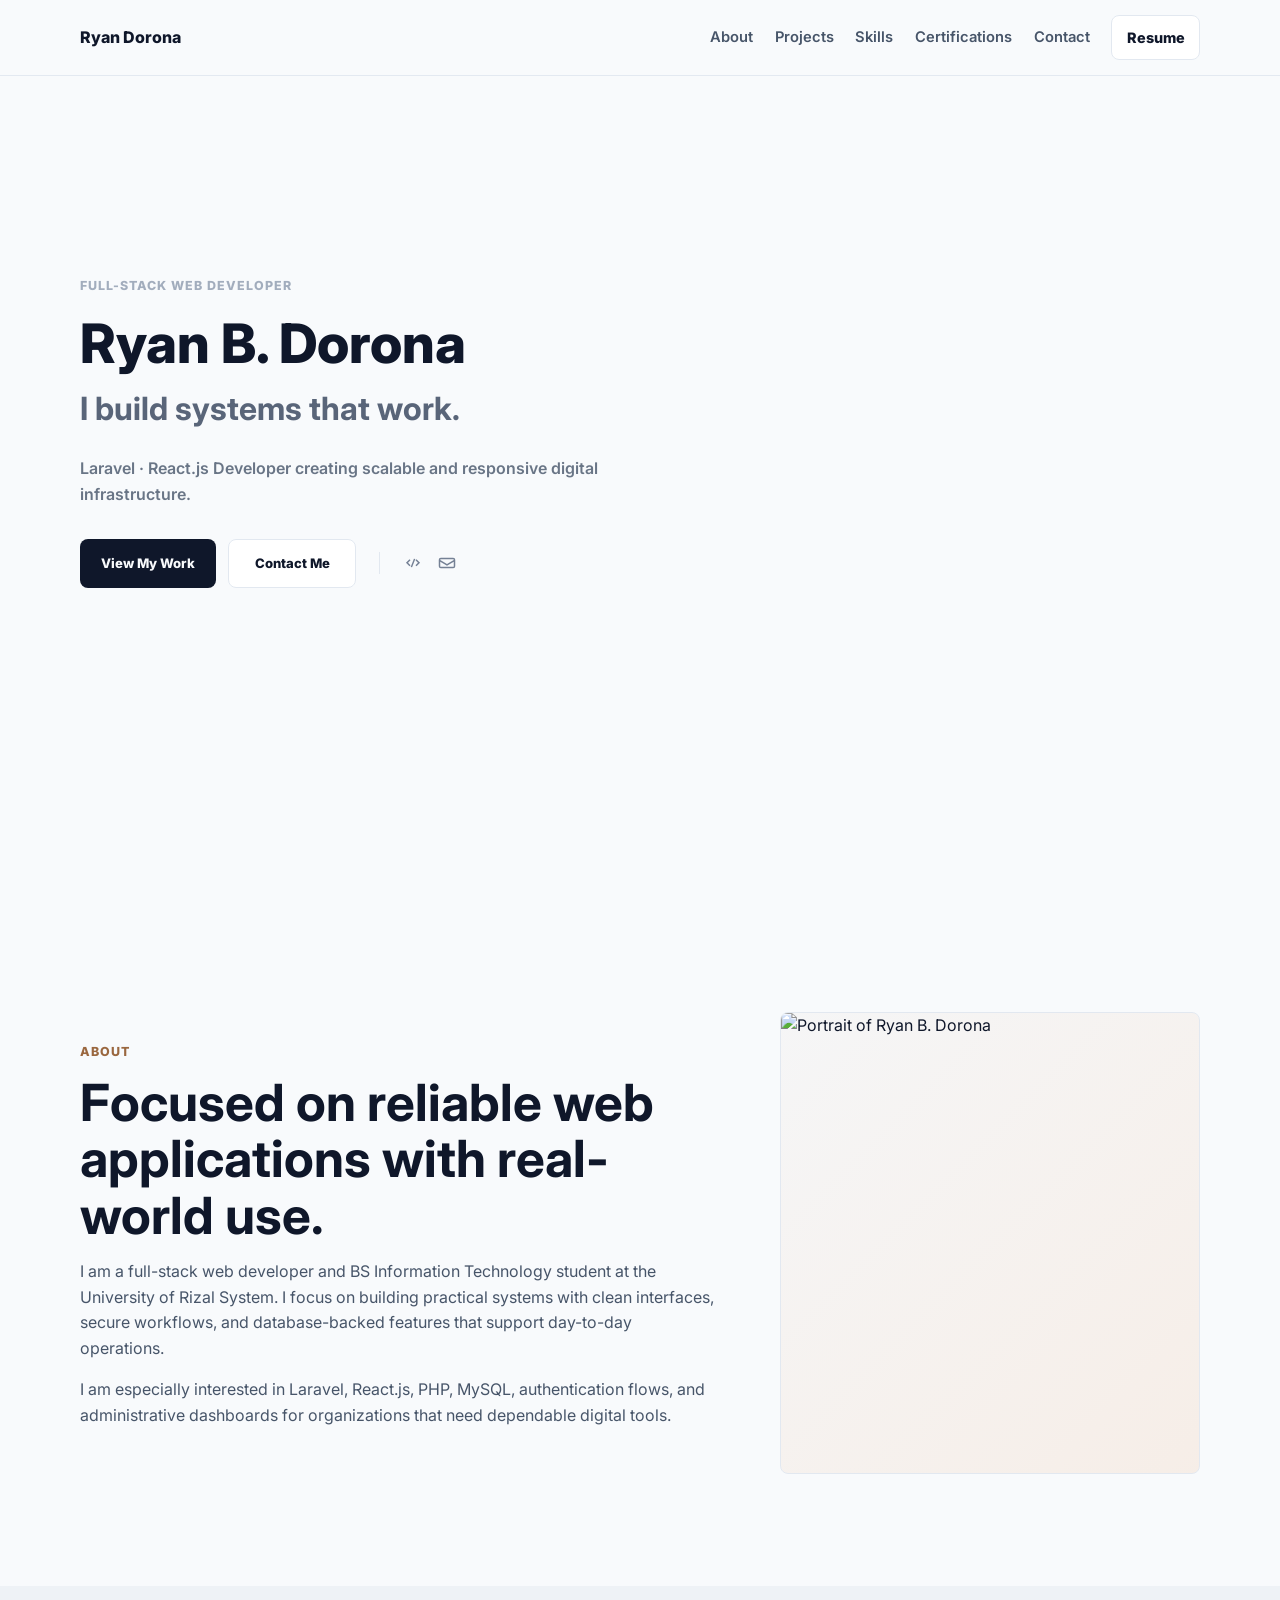
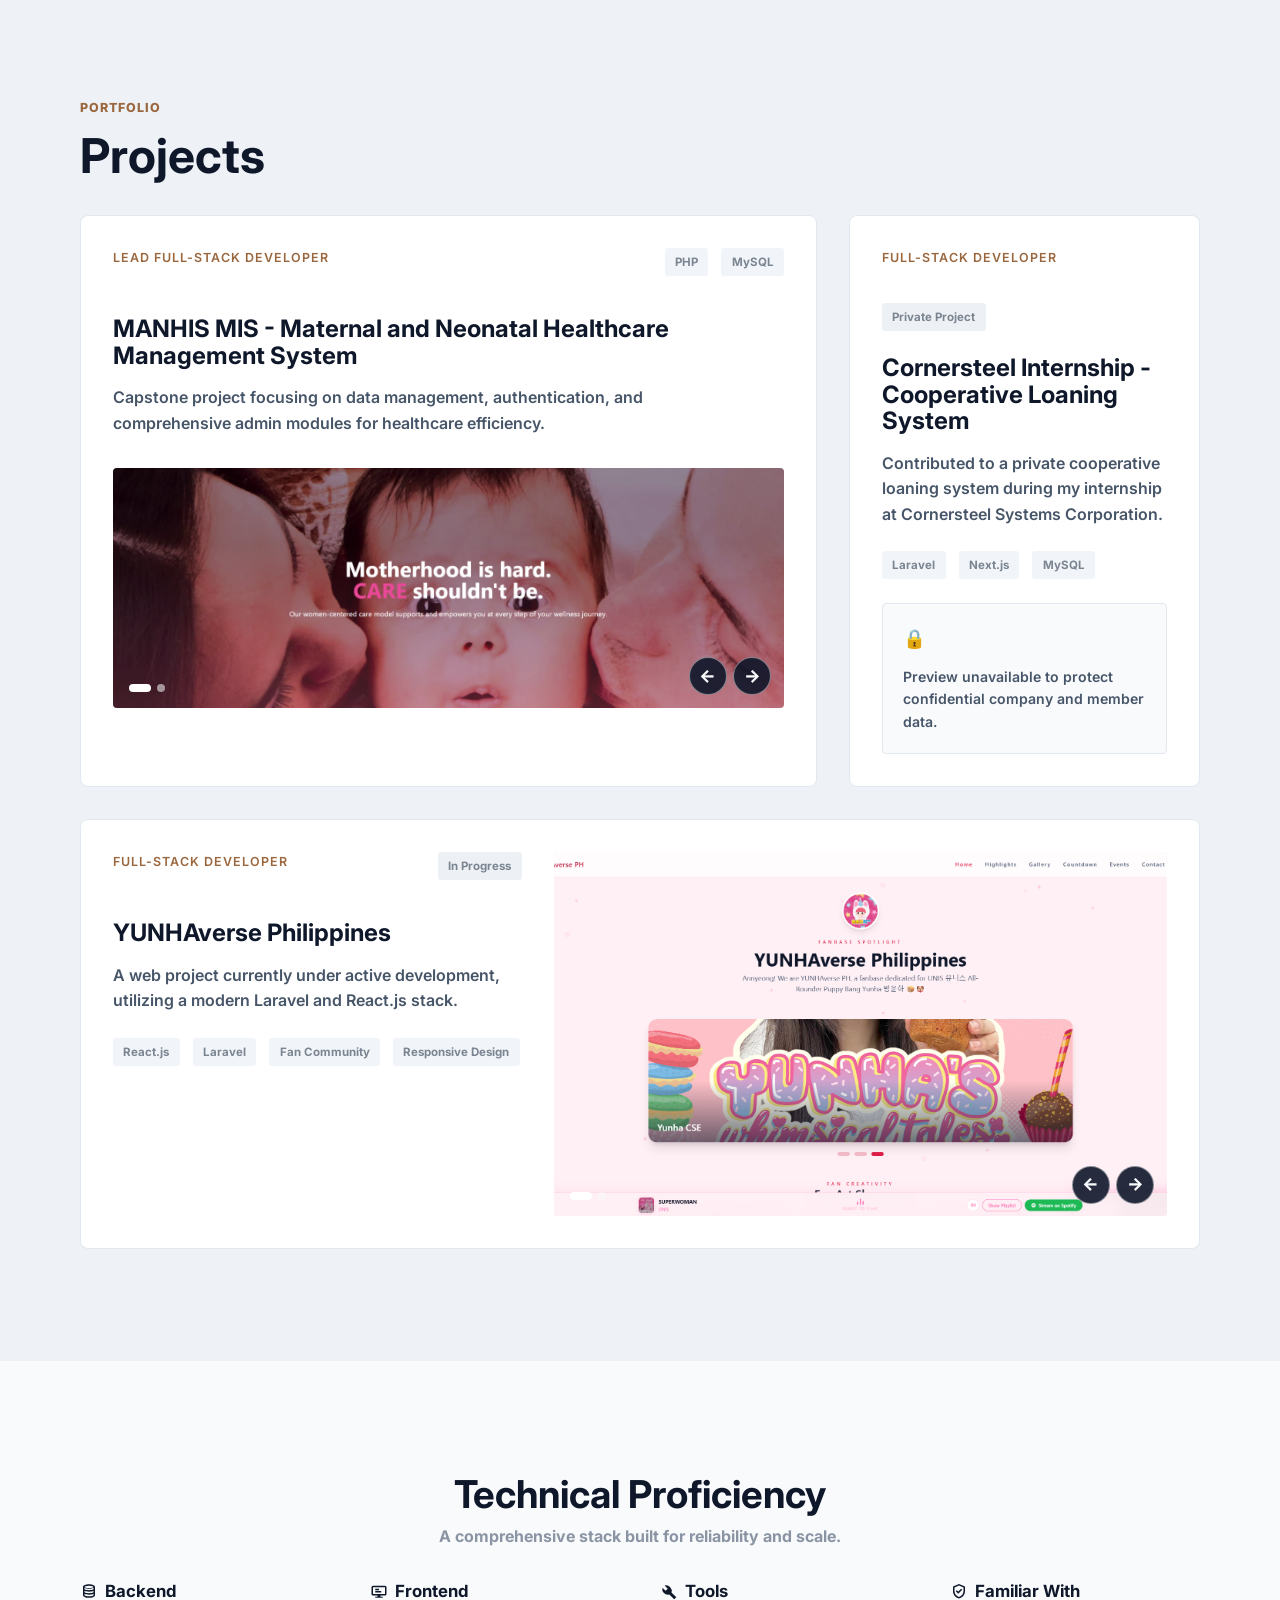
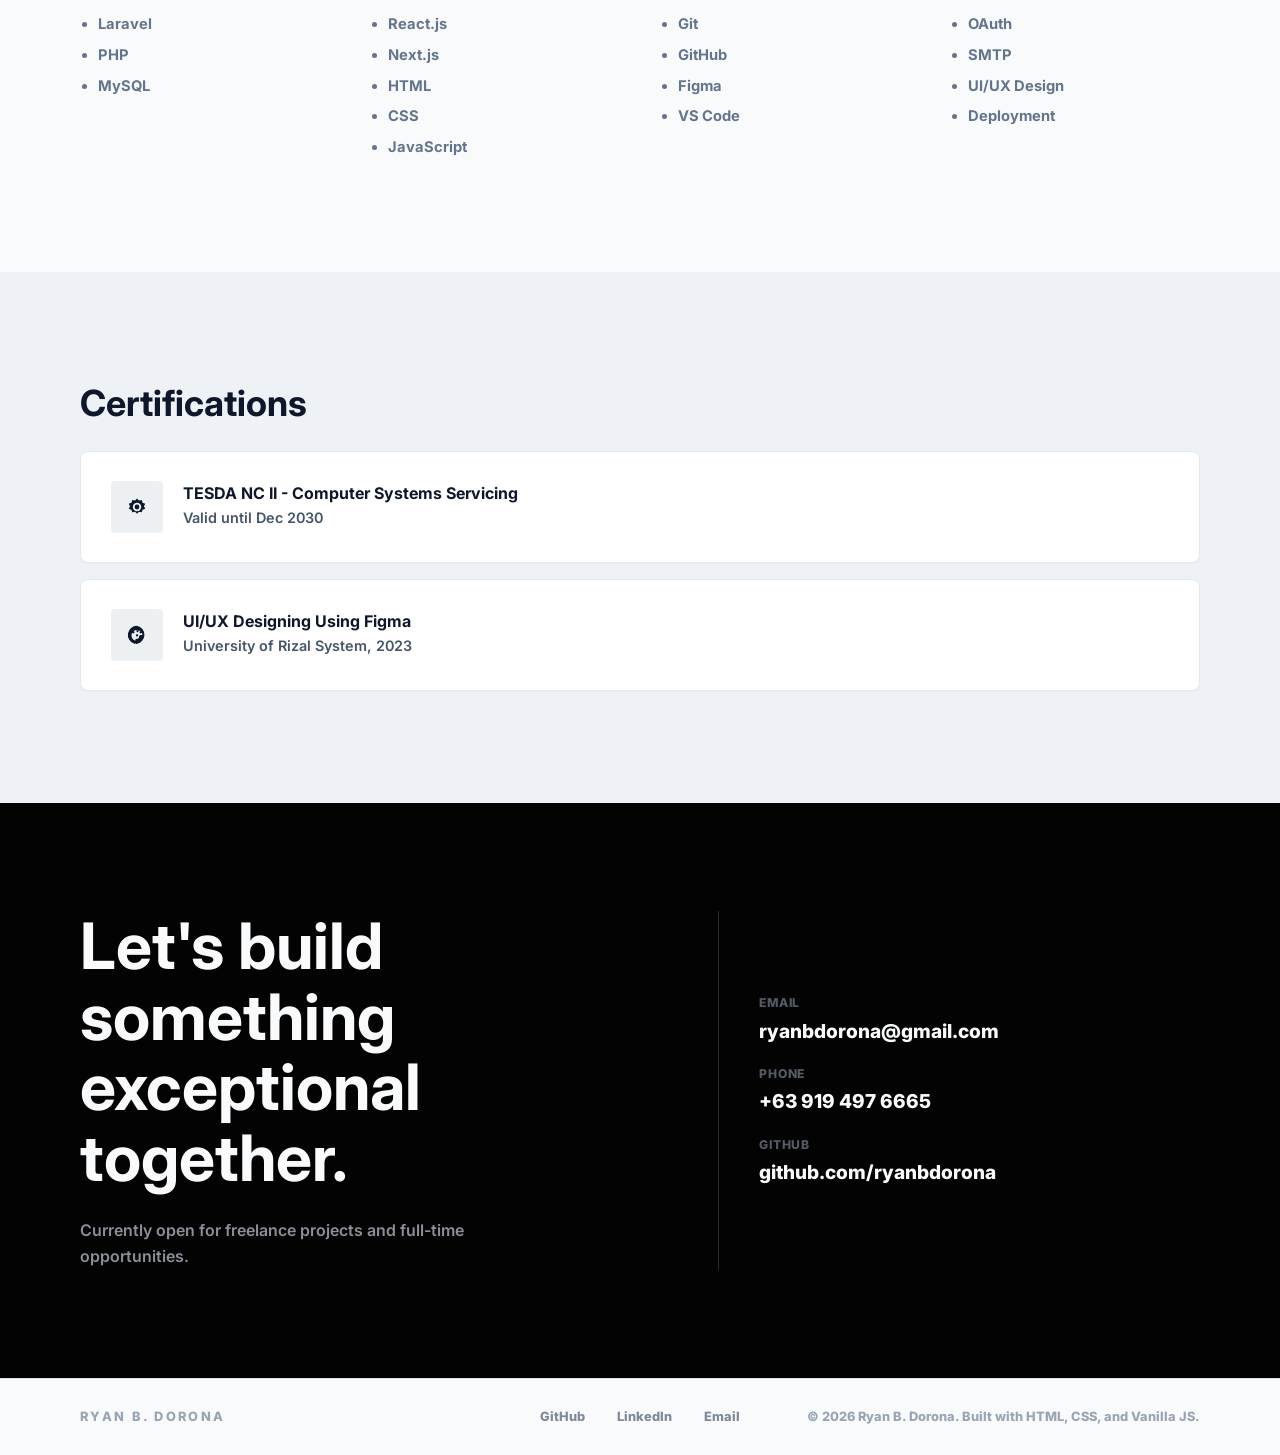
==== commit e4275305: "Update portfolio project cards and previews" ====
--- a/index.html
+++ b/index.html
@@ -67,7 +67,7 @@
           <p>I am especially interested in Laravel, React.js, PHP, MySQL, authentication flows, and administrative dashboards for organizations that need dependable digital tools.</p>
         </div>
         <div class="image-placeholder">
-          <img src="assets/img/picture%20portfolio.jpg" alt="Portrait of Ryan B. Dorona">
+          <img src="assets/img/landing_pic.jpg" alt="Portrait of Ryan B. Dorona">
         </div>
       </div>
     </section>
@@ -76,7 +76,7 @@
       <div class="container">
         <div class="section-heading projects-heading">
           <p class="eyebrow">Portfolio</p>
-          <h2>Selected Works</h2>
+          <h2>Projects</h2>
         </div>
         <div class="bento-grid">
           <article class="project-card project-card-featured">
@@ -86,34 +86,55 @@
             </div>
             <h3><a href="projects/manhis.html">MANHIS MIS - Maternal and Neonatal Healthcare Management System</a></h3>
             <p>Capstone project focusing on data management, authentication, and comprehensive admin modules for healthcare efficiency.</p>
-            <div class="project-visual project-visual-dashboard" aria-hidden="true">
-              <div class="visual-screen">
-                <span></span><span></span><span></span>
-              </div>
-            </div>
-          </article>
-
-          <article class="project-card project-card-compact">
+            <div class="project-carousel" data-carousel aria-label="MANHIS MIS interface previews">
+              <img class="project-carousel-image is-active" src="assets/img/mahnis_1.png" alt="MANHIS MIS dashboard interface">
+              <img class="project-carousel-image" src="assets/img/manhis_2.png" alt="MANHIS MIS records interface">
+              <div class="carousel-controls">
+                <button class="carousel-control" type="button" data-carousel-previous aria-label="Show previous MANHIS MIS preview">&larr;</button>
+                <button class="carousel-control" type="button" data-carousel-next aria-label="Show next MANHIS MIS preview">&rarr;</button>
+              </div>
+              <div class="carousel-pagination" aria-label="MANHIS MIS screenshots">
+                <button class="carousel-dot is-active" type="button" aria-label="Show MANHIS MIS screenshot 1" aria-current="true"></button>
+                <button class="carousel-dot" type="button" aria-label="Show MANHIS MIS screenshot 2"></button>
+              </div>
+            </div>
+          </article>
+
+          <article class="project-card project-card-compact project-card-private">
             <div class="project-card-top">
-              <span class="badge">In Progress</span>
-              <div class="tag-list"><span>React.js</span></div>
-            </div>
-            <h3><a href="projects/yunhaverse.html">YUNHAverse Philippines</a></h3>
-            <p>A web project currently under active development, utilizing a modern Laravel and React.js stack.</p>
-            <div class="project-visual project-visual-code" aria-hidden="true">
-              <span></span><span></span><span></span><span></span>
-            </div>
-            <div class="tag-list"><span>Laravel</span></div>
-          </article>
-
-          <article class="project-card project-card-wide">
+              <p class="card-meta">Full-Stack Developer</p>
+              <span class="badge">Private Project</span>
+            </div>
+            <h3><a href="projects/cornersteel.html">Cornersteel Internship - Cooperative Loaning System</a></h3>
+            <p>Contributed to a private cooperative loaning system during my internship at Cornersteel Systems Corporation.</p>
+            <div class="tag-list"><span>Laravel</span><span>Next.js</span><span>MySQL</span></div>
+            <div class="private-project-status">
+              <span aria-hidden="true">&#128274;</span>
+              <p>Preview unavailable to protect confidential company and member data.</p>
+            </div>
+          </article>
+
+          <article class="project-card project-card-wide project-card-yunhaverse">
             <div>
-              <div class="tag-list"><span>Laravel</span><span>Next.js</span><span>OAuth</span><span>SMTP</span></div>
-              <h3><a href="projects/cornersteel.html">Cornersteel Internship - Auth System</a></h3>
-              <p>Implemented critical security infrastructure including SMTP email verification and Google OAuth login integration on a professional Laravel + Next.js template during my tenure at Cornersteel Systems Corporation.</p>
-            </div>
-            <div class="project-visual project-visual-network" aria-hidden="true">
-              <span></span><span></span><span></span><span></span>
+              <div class="project-card-top">
+                <p class="card-meta">Full-Stack Developer</p>
+                <span class="badge">In Progress</span>
+              </div>
+              <h3><a href="projects/yunhaverse.html">YUNHAverse Philippines</a></h3>
+              <p>A web project currently under active development, utilizing a modern Laravel and React.js stack.</p>
+              <div class="tag-list"><span>React.js</span><span>Laravel</span><span>Fan Community</span><span>Responsive Design</span></div>
+            </div>
+            <div class="project-carousel project-carousel-yunhaverse" data-carousel aria-label="YUNHAverse Philippines interface previews">
+              <img class="project-carousel-image is-active" src="assets/img/yunhaverse.png" alt="YUNHAverse Philippines interface preview">
+              <img class="project-carousel-image" src="assets/img/yunhaverse_2.png" alt="YUNHAverse Philippines alternate interface preview">
+              <div class="carousel-controls">
+                <button class="carousel-control" type="button" data-carousel-previous aria-label="Show previous YUNHAverse preview">&larr;</button>
+                <button class="carousel-control" type="button" data-carousel-next aria-label="Show next YUNHAverse preview">&rarr;</button>
+              </div>
+              <div class="carousel-pagination" aria-label="YUNHAverse screenshots">
+                <button class="carousel-dot is-active" type="button" aria-label="Show YUNHAverse screenshot 1" aria-current="true"></button>
+                <button class="carousel-dot" type="button" aria-label="Show YUNHAverse screenshot 2"></button>
+              </div>
             </div>
           </article>
         </div>
@@ -132,7 +153,7 @@
               <svg viewBox="0 0 24 24" aria-hidden="true"><path d="M12 3C7.58 3 4 4.57 4 6.5v11C4 19.43 7.58 21 12 21s8-1.57 8-3.5v-11C20 4.57 16.42 3 12 3Zm0 2c3.67 0 5.81 1.07 6 1.5-.19.43-2.33 1.5-6 1.5S6.19 6.93 6 6.5C6.19 6.07 8.33 5 12 5Zm0 6c-2.4 0-4.52-.45-6-1.2V7.5C7.46 8.42 9.64 9 12 9s4.54-.58 6-1.5v2.3c-1.48.75-3.6 1.2-6 1.2Zm0 4c-2.4 0-4.52-.45-6-1.2v-2c1.46.74 3.58 1.2 6 1.2s4.54-.46 6-1.2v2c-1.48.75-3.6 1.2-6 1.2Zm0 4c-3.67 0-5.81-1.07-6-1.5v-1.7c1.46.74 3.58 1.2 6 1.2s4.54-.46 6-1.2v1.7c-.19.43-2.33 1.5-6 1.5Z"/></svg>
               Backend
             </h3>
-            <ul><li>Laravel</li><li>PHP</li><li>MySQL</li><li>REST APIs</li></ul>
+            <ul><li>Laravel</li><li>PHP</li><li>MySQL</li></ul>
           </div>
           <div class="skill-column">
             <h3>
--- a/assets/css/style.css
+++ b/assets/css/style.css
@@ -554,6 +554,34 @@
   min-height: 360px;
 }
 
+.project-card-wide.project-card-yunhaverse {
+  grid-template-columns: minmax(0, 0.8fr) minmax(420px, 1.2fr);
+  min-height: 430px;
+}
+
+.project-card-yunhaverse .project-carousel {
+  height: 100%;
+  min-height: 360px;
+  margin-top: 0;
+}
+
+.project-card-private {
+  grid-template-columns: minmax(0, 1fr);
+  min-height: 290px;
+}
+
+.project-card-compact.project-card-private {
+  display: flex;
+  flex-direction: column;
+  min-height: 480px;
+}
+
+.project-card-compact.project-card-private .project-card-top {
+  align-items: flex-start;
+  flex-direction: column;
+  gap: 0.7rem;
+}
+
 .project-card h3 {
   margin-bottom: 1rem;
   font-size: clamp(1.25rem, 2vw, 1.5rem);
@@ -727,6 +755,118 @@
   transform: rotate(-10deg);
 }
 
+.project-carousel {
+  position: relative;
+  height: 240px;
+  margin-top: 2rem;
+  overflow: hidden;
+  border-radius: 4px;
+  background: #e2e8f0;
+}
+
+.project-carousel-image {
+  position: absolute;
+  inset: 0;
+  width: 100%;
+  height: 100%;
+  object-fit: cover;
+  opacity: 0;
+  transition: opacity 260ms ease;
+}
+
+.project-carousel-image.is-active {
+  opacity: 1;
+}
+
+.carousel-controls {
+  position: absolute;
+  right: 0.8rem;
+  bottom: 0.8rem;
+  display: flex;
+  align-items: center;
+  gap: 0.4rem;
+}
+
+.carousel-control {
+  display: inline-grid;
+  width: 38px;
+  height: 38px;
+  place-items: center;
+  padding: 0;
+  min-height: 36px;
+  border: 1px solid rgba(255, 255, 255, 0.45);
+  border-radius: 50%;
+  background: rgba(15, 23, 42, 0.9);
+  color: var(--off-white);
+  font: inherit;
+  font-size: 1.1rem;
+  font-weight: 800;
+  cursor: pointer;
+  transition: background 180ms ease, transform 180ms ease;
+}
+
+.carousel-control:hover,
+.carousel-control:focus-visible {
+  background: var(--navy);
+  transform: translateY(-2px);
+}
+
+.carousel-pagination {
+  position: absolute;
+  bottom: 1rem;
+  left: 1rem;
+  display: flex;
+  gap: 0.4rem;
+}
+
+.carousel-dot {
+  width: 8px;
+  height: 8px;
+  padding: 0;
+  border: 0;
+  border-radius: 999px;
+  background: rgba(248, 250, 252, 0.55);
+  cursor: pointer;
+  transition: width 180ms ease, background 180ms ease;
+}
+
+.carousel-dot.is-active {
+  width: 22px;
+  background: var(--surface);
+}
+
+.project-carousel-detail {
+  height: min(62vw, 620px);
+  max-height: 620px;
+  margin-top: 0;
+}
+
+.private-project-note {
+  margin-bottom: 0;
+  color: var(--slate-warm);
+  font-size: 0.9rem;
+  font-weight: 700;
+}
+
+.private-project-status {
+  display: grid;
+  gap: 0.75rem;
+  margin-top: 1.5rem;
+  padding: 1.25rem;
+  border: 1px solid var(--line);
+  border-radius: 4px;
+  background: #f8fafc;
+}
+
+.private-project-status span {
+  font-size: 1.15rem;
+}
+
+.private-project-status p {
+  margin: 0;
+  font-size: 0.88rem;
+}
+
 .project-visual-network::before {
   top: 46%;
 }
@@ -1029,6 +1169,16 @@
   .project-card-wide {
     grid-template-columns: 1fr;
     min-height: auto;
+  }
+
+  .project-card-wide.project-card-yunhaverse {
+    min-height: auto;
+  }
+
+  .project-card-yunhaverse .project-carousel {
+    order: -1;
+    height: 240px;
+    min-height: 240px;
   }
 
   .project-visual-network {
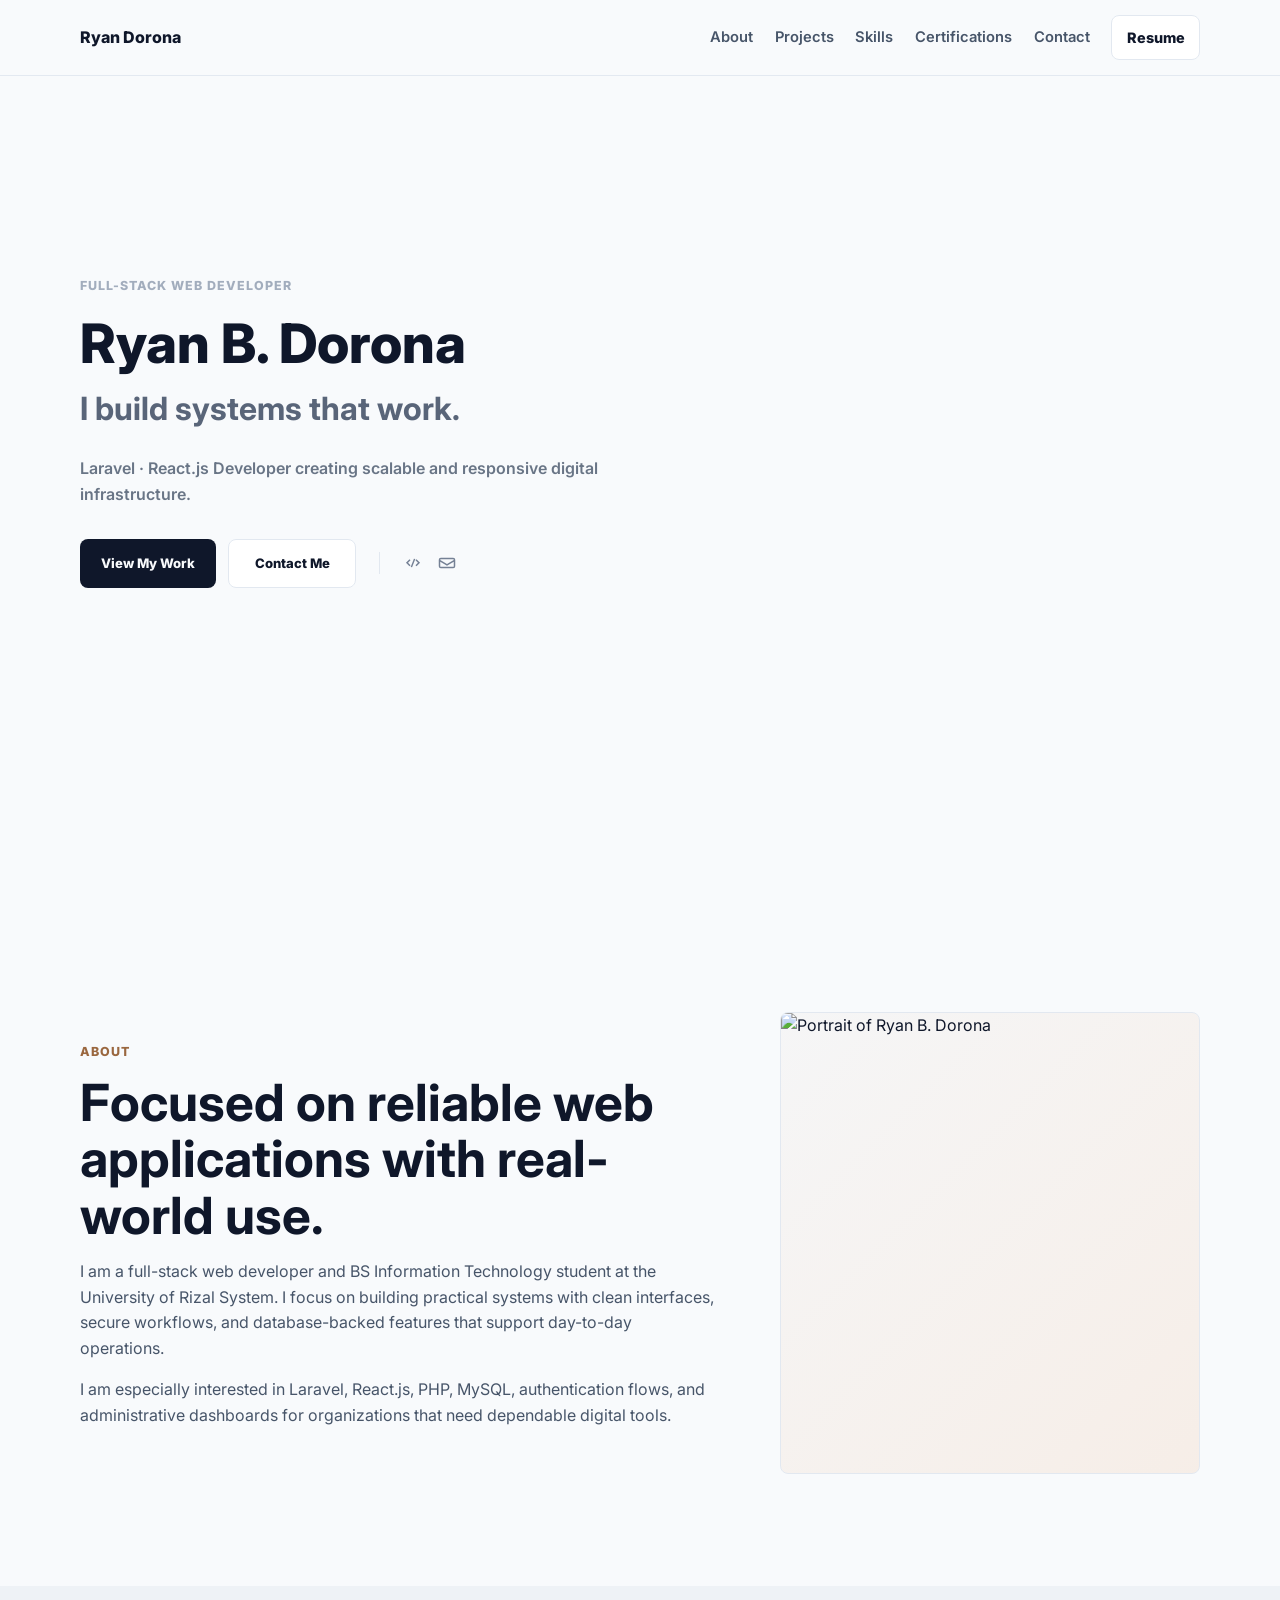
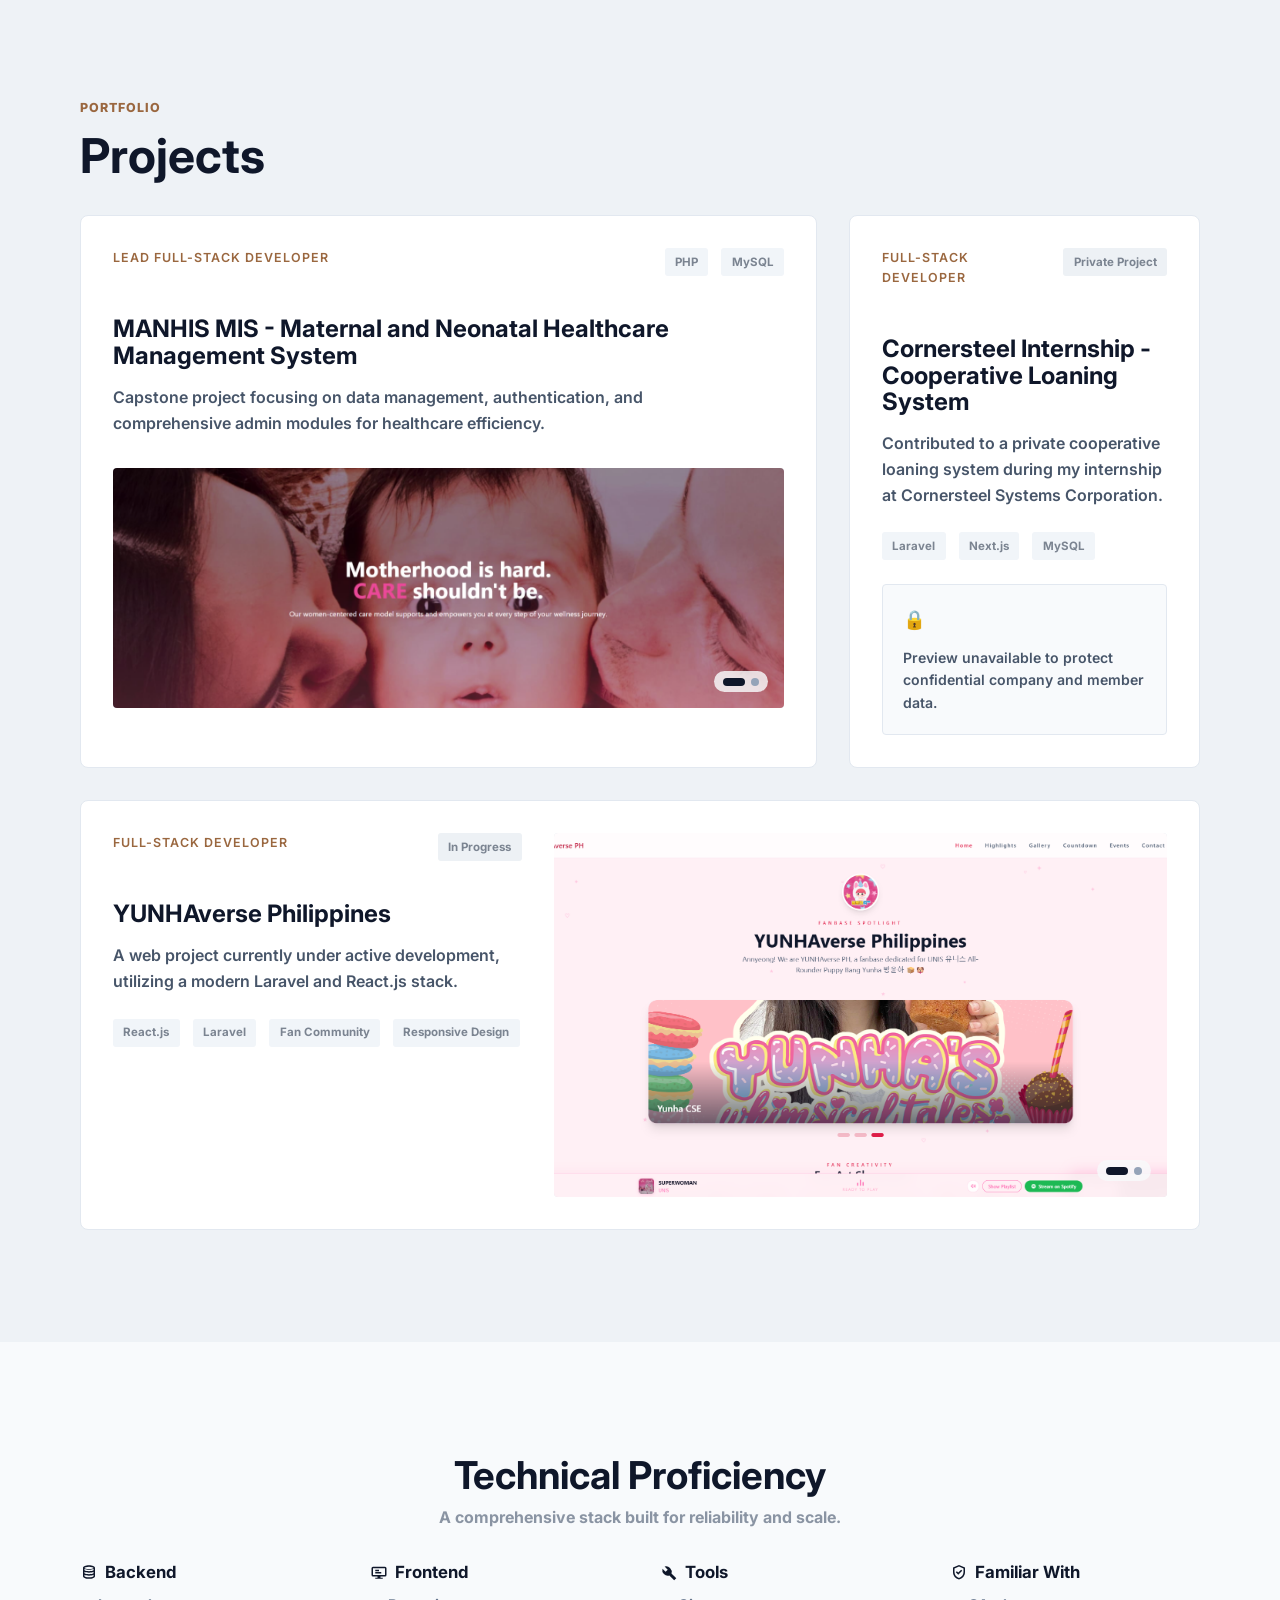
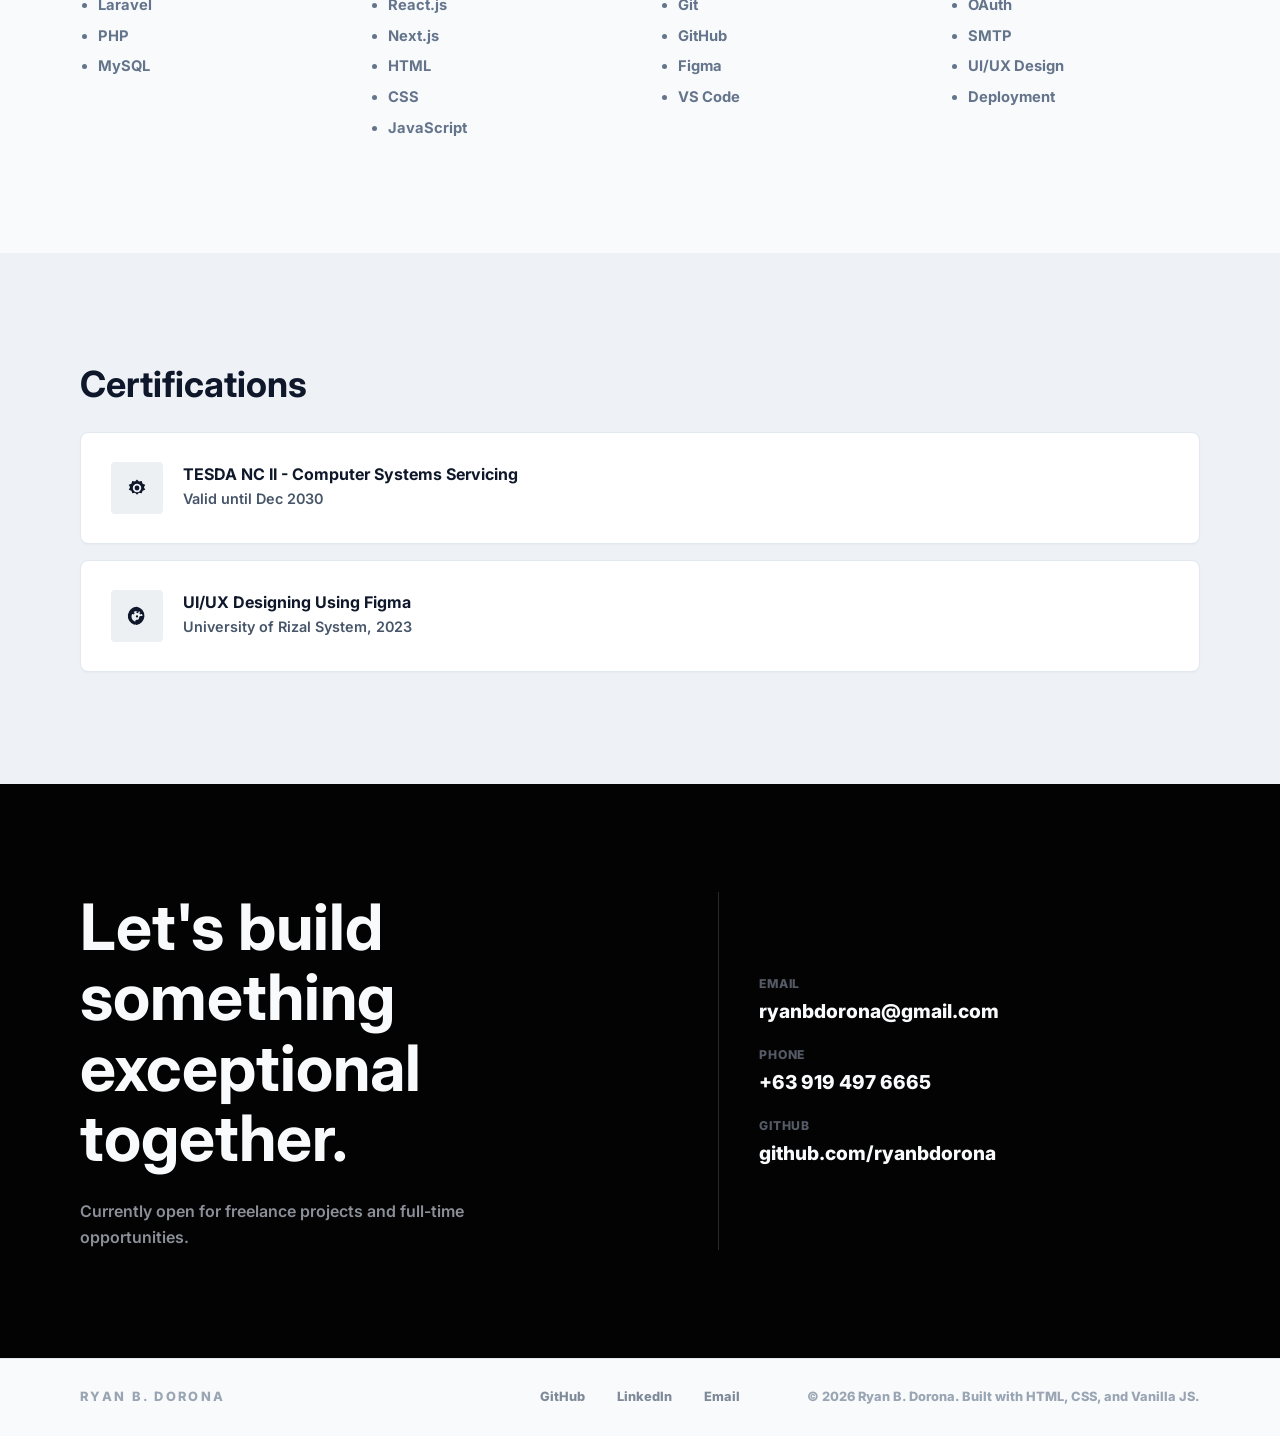
==== commit 9a088595: "Refine portfolio mobile layout and interactions" ====
--- a/index.html
+++ b/index.html
@@ -27,7 +27,7 @@
         <a class="nav-link" href="#skills">Skills</a>
         <a class="nav-link" href="#certifications">Certifications</a>
         <a class="nav-link" href="#contact">Contact</a>
-        <a class="btn btn-small btn-outline" href="#" aria-label="Download Ryan Dorona resume">Resume</a>
+        <a class="btn btn-small btn-outline" href="assets/files/RYANBDORONA_CV_070326.pdf" target="_blank" rel="noopener" aria-label="Open Ryan Dorona resume in a new tab">Resume</a>
       </div>
     </nav>
   </header>
@@ -89,10 +89,6 @@
             <div class="project-carousel" data-carousel aria-label="MANHIS MIS interface previews">
               <img class="project-carousel-image is-active" src="assets/img/mahnis_1.png" alt="MANHIS MIS dashboard interface">
               <img class="project-carousel-image" src="assets/img/manhis_2.png" alt="MANHIS MIS records interface">
-              <div class="carousel-controls">
-                <button class="carousel-control" type="button" data-carousel-previous aria-label="Show previous MANHIS MIS preview">&larr;</button>
-                <button class="carousel-control" type="button" data-carousel-next aria-label="Show next MANHIS MIS preview">&rarr;</button>
-              </div>
               <div class="carousel-pagination" aria-label="MANHIS MIS screenshots">
                 <button class="carousel-dot is-active" type="button" aria-label="Show MANHIS MIS screenshot 1" aria-current="true"></button>
                 <button class="carousel-dot" type="button" aria-label="Show MANHIS MIS screenshot 2"></button>
@@ -127,10 +123,6 @@
             <div class="project-carousel project-carousel-yunhaverse" data-carousel aria-label="YUNHAverse Philippines interface previews">
               <img class="project-carousel-image is-active" src="assets/img/yunhaverse.png" alt="YUNHAverse Philippines interface preview">
               <img class="project-carousel-image" src="assets/img/yunhaverse_2.png" alt="YUNHAverse Philippines alternate interface preview">
-              <div class="carousel-controls">
-                <button class="carousel-control" type="button" data-carousel-previous aria-label="Show previous YUNHAverse preview">&larr;</button>
-                <button class="carousel-control" type="button" data-carousel-next aria-label="Show next YUNHAverse preview">&rarr;</button>
-              </div>
               <div class="carousel-pagination" aria-label="YUNHAverse screenshots">
                 <button class="carousel-dot is-active" type="button" aria-label="Show YUNHAverse screenshot 1" aria-current="true"></button>
                 <button class="carousel-dot" type="button" aria-label="Show YUNHAverse screenshot 2"></button>
--- a/assets/css/style.css
+++ b/assets/css/style.css
@@ -11,6 +11,9 @@
   --shadow: 0 24px 70px rgba(15, 23, 42, 0.12);
   --radius: 8px;
   --header-height: 76px;
+  --page-gutter: 40px;
+  --section-space: 112px;
+  --card-padding: 2rem;
 }
 
 /* Base layout and typography */
@@ -19,11 +22,15 @@
 }
 
 html {
+  width: 100%;
+  min-width: 0;
   scroll-behavior: smooth;
   scroll-padding-top: var(--header-height);
 }
 
 body {
+  width: 100%;
+  min-width: 0;
   margin: 0;
   background: var(--off-white);
   color: var(--navy);
@@ -33,6 +40,11 @@
   text-rendering: optimizeLegibility;
 }
 
+main {
+  width: 100%;
+  max-width: none;
+}
+
 body.nav-open {
   overflow: hidden;
 }
@@ -93,12 +105,13 @@
 }
 
 .container {
-  width: min(1120px, calc(100% - 40px));
+  width: min(1120px, calc(100% - var(--page-gutter)));
   margin: 0 auto;
 }
 
 .section {
-  padding: 112px 0;
+  width: 100%;
+  padding: var(--section-space) 0;
 }
 
 .section-muted {
@@ -365,7 +378,6 @@
 .cta-buttons,
 .social-links,
 .tag-list,
-.card-row,
 .title-row {
   display: flex;
   align-items: center;
@@ -422,7 +434,6 @@
   fill: currentColor;
 }
 
-.hero-panel,
 .project-card,
 .skill-column,
 .cert-card,
@@ -430,18 +441,6 @@
   border: 1px solid var(--line);
   border-radius: var(--radius);
   background: var(--surface);
-}
-
-.hero-panel {
-  padding: 2rem;
-  box-shadow: var(--shadow);
-}
-
-.hero-panel strong {
-  display: block;
-  margin: 0.5rem 0 0.75rem;
-  font-size: 1.55rem;
-  line-height: 1.2;
 }
 
 .panel-kicker,
@@ -452,10 +451,6 @@
   font-weight: 800;
   letter-spacing: 0.08em;
   text-transform: uppercase;
-}
-
-.eyebrow-light {
-  color: #e7c6aa;
 }
 
 .two-column {
@@ -513,6 +508,7 @@
   font-weight: 700;
 }
 
+/* Project cards and carousel */
 .bento-grid {
   display: grid;
   grid-template-columns: minmax(0, 2.1fr) minmax(260px, 1fr);
@@ -521,7 +517,7 @@
 
 .project-card {
   min-height: auto;
-  padding: 2rem;
+  padding: var(--card-padding);
   transition: transform 180ms ease, box-shadow 180ms ease;
 }
 
@@ -565,11 +561,6 @@
   margin-top: 0;
 }
 
-.project-card-private {
-  grid-template-columns: minmax(0, 1fr);
-  min-height: 290px;
-}
-
 .project-card-compact.project-card-private {
   display: flex;
   flex-direction: column;
@@ -578,8 +569,12 @@
 
 .project-card-compact.project-card-private .project-card-top {
   align-items: flex-start;
-  flex-direction: column;
-  gap: 0.7rem;
+  flex-direction: row;
+  gap: 0.5rem;
+}
+
+.project-card-compact.project-card-private .badge {
+  flex: 0 0 auto;
 }
 
 .project-card h3 {
@@ -607,15 +602,6 @@
   justify-content: space-between;
   gap: 1rem;
   margin-bottom: 1.5rem;
-}
-
-.card-footer {
-  display: flex;
-  align-items: end;
-  justify-content: space-between;
-  gap: 1rem;
-  flex-wrap: wrap;
-  margin-top: 2rem;
 }
 
 .tag-list span,
@@ -641,120 +627,7 @@
   color: #7b8491;
 }
 
-.project-visual {
-  position: relative;
-  overflow: hidden;
-  border-radius: 4px;
-  background: #0f172a;
-}
-
-.project-visual-dashboard {
-  height: 240px;
-  margin-top: 2rem;
-  background:
-    linear-gradient(90deg, rgba(248, 250, 252, 0.96), rgba(248, 250, 252, 0.1) 22%, rgba(15, 23, 42, 0.25)),
-    linear-gradient(135deg, #0e7490, #67e8f9);
-}
-
-.project-visual-dashboard::before {
-  position: absolute;
-  inset: 24px 42px 24px 145px;
-  border: 1px solid rgba(248, 250, 252, 0.35);
-  background:
-    linear-gradient(90deg, rgba(248, 250, 252, 0.28) 0 28%, transparent 28% 35%, rgba(248, 250, 252, 0.2) 35% 100%),
-    repeating-linear-gradient(0deg, rgba(248, 250, 252, 0.22) 0 2px, transparent 2px 26px);
-  content: "";
-  transform: skewX(-9deg);
-}
-
-.visual-screen {
-  position: absolute;
-  right: 52px;
-  bottom: 42px;
-  display: flex;
-  align-items: end;
-  gap: 10px;
-}
-
-.visual-screen span {
-  display: block;
-  width: 18px;
-  border-radius: 999px 999px 0 0;
-  background: rgba(248, 250, 252, 0.55);
-}
-
-.visual-screen span:nth-child(1) {
-  height: 46px;
-}
-
-.visual-screen span:nth-child(2) {
-  height: 76px;
-}
-
-.visual-screen span:nth-child(3) {
-  height: 58px;
-}
-
-.project-visual-code {
-  height: 148px;
-  margin: 2.5rem 0 1rem;
-  padding: 1.2rem;
-  background:
-    radial-gradient(circle at 82% 32%, rgba(255, 255, 255, 0.75), transparent 12%),
-    linear-gradient(135deg, #111827, #334155);
-}
-
-.project-visual-code span {
-  display: block;
-  height: 8px;
-  margin-bottom: 0.75rem;
-  border-radius: 999px;
-  background: rgba(125, 211, 252, 0.72);
-}
-
-.project-visual-code span:nth-child(1) {
-  width: 72%;
-}
-
-.project-visual-code span:nth-child(2) {
-  width: 52%;
-  background: rgba(251, 191, 36, 0.72);
-}
-
-.project-visual-code span:nth-child(3) {
-  width: 84%;
-}
-
-.project-visual-code span:nth-child(4) {
-  width: 46%;
-  background: rgba(167, 139, 250, 0.72);
-}
-
-.project-visual-network {
-  min-height: 300px;
-  background:
-    radial-gradient(circle at 18% 55%, rgba(255, 255, 255, 0.75), transparent 1.3%),
-    radial-gradient(circle at 38% 48%, rgba(255, 255, 255, 0.75), transparent 1.1%),
-    radial-gradient(circle at 62% 58%, rgba(255, 255, 255, 0.75), transparent 1.3%),
-    radial-gradient(circle at 79% 42%, rgba(255, 255, 255, 0.75), transparent 1.1%),
-    linear-gradient(180deg, #111, #020202);
-}
-
-.project-visual-network::before,
-.project-visual-network::after {
-  position: absolute;
-  right: -30%;
-  left: -30%;
-  height: 1px;
-  background: rgba(248, 250, 252, 0.35);
-  box-shadow:
-    0 22px 0 rgba(248, 250, 252, 0.22),
-    0 44px 0 rgba(248, 250, 252, 0.18),
-    0 66px 0 rgba(248, 250, 252, 0.14);
-  content: "";
-  transform: rotate(-10deg);
-}
-
+/* Screenshot carousel */
 .project-carousel {
   position: relative;
   height: 240px;
@@ -778,43 +651,14 @@
   opacity: 1;
 }
 
-.carousel-controls {
-  position: absolute;
-  right: 0.8rem;
-  bottom: 0.8rem;
-  display: flex;
-  align-items: center;
-  gap: 0.4rem;
-}
-
-.carousel-control {
-  display: inline-grid;
-  width: 38px;
-  height: 38px;
-  place-items: center;
-  padding: 0;
-  min-height: 36px;
-  border: 1px solid rgba(255, 255, 255, 0.45);
-  border-radius: 50%;
-  background: rgba(15, 23, 42, 0.9);
-  color: var(--off-white);
-  font: inherit;
-  font-size: 1.1rem;
-  font-weight: 800;
-  cursor: pointer;
-  transition: background 180ms ease, transform 180ms ease;
-}
-
-.carousel-control:hover,
-.carousel-control:focus-visible {
-  background: var(--navy);
-  transform: translateY(-2px);
-}
-
 .carousel-pagination {
   position: absolute;
+  right: 1rem;
   bottom: 1rem;
-  left: 1rem;
+  left: auto;
+  padding: 0.4rem 0.55rem;
+  border-radius: 999px;
+  background: rgba(248, 250, 252, 0.82);
   display: flex;
   gap: 0.4rem;
 }
@@ -825,27 +669,20 @@
   padding: 0;
   border: 0;
   border-radius: 999px;
-  background: rgba(248, 250, 252, 0.55);
+  background: #94a3b8;
   cursor: pointer;
   transition: width 180ms ease, background 180ms ease;
 }
 
 .carousel-dot.is-active {
   width: 22px;
-  background: var(--surface);
+  background: var(--navy);
 }
 
 .project-carousel-detail {
   height: min(62vw, 620px);
   max-height: 620px;
   margin-top: 0;
-}
-
-.private-project-note {
-  margin-bottom: 0;
-  color: var(--slate-warm);
-  font-size: 0.9rem;
-  font-weight: 700;
 }
 
 .private-project-status {
@@ -867,22 +704,11 @@
   font-size: 0.88rem;
 }
 
-.project-visual-network::before {
-  top: 46%;
-}
-
-.project-visual-network::after {
-  top: 58%;
-  transform: rotate(12deg);
-}
-
-.text-link,
 .back-link {
   color: var(--navy);
   font-weight: 800;
 }
 
-.text-link:hover,
 .back-link:hover {
   color: var(--accent-dark);
 }
@@ -933,7 +759,6 @@
 
 .cert-grid,
 .detail-grid,
-.screenshot-grid,
 .contact-grid {
   display: grid;
   grid-template-columns: repeat(2, minmax(0, 1fr));
@@ -1010,27 +835,8 @@
   padding-bottom: 72px;
 }
 
-.detail-block:nth-child(odd) {
-  grid-column: span 1;
-}
-
 .detail-block ul {
   color: var(--slate);
-}
-
-.screenshot-grid {
-  grid-template-columns: repeat(3, minmax(0, 1fr));
-}
-
-.screenshot-placeholder {
-  display: grid;
-  min-height: 220px;
-  place-items: center;
-  border: 1px dashed #94a3b8;
-  border-radius: var(--radius);
-  background: rgba(255, 255, 255, 0.58);
-  color: var(--slate);
-  font-weight: 800;
 }
 
 .project-note {
@@ -1141,8 +947,8 @@
 }
 
 @media (max-width: 900px) {
-  .section {
-    padding: 84px 0;
+  :root {
+    --section-space: 76px;
   }
 
   .hero {
@@ -1156,7 +962,6 @@
   .skills-grid,
   .cert-grid,
   .detail-grid,
-  .screenshot-grid,
   .contact-grid {
     grid-template-columns: 1fr;
   }
@@ -1166,6 +971,10 @@
     min-height: auto;
   }
 
+  .project-card-compact.project-card-private {
+    min-height: auto;
+  }
+
   .project-card-wide {
     grid-template-columns: 1fr;
     min-height: auto;
@@ -1177,12 +986,8 @@
 
   .project-card-yunhaverse .project-carousel {
     order: -1;
-    height: 240px;
-    min-height: 240px;
-  }
-
-  .project-visual-network {
-    min-height: 240px;
+    height: 280px;
+    min-height: 280px;
   }
 
   .image-placeholder {
@@ -1216,12 +1021,28 @@
 }
 
 @media (max-width: 760px) {
-  .container {
-    width: min(100% - 28px, 1120px);
+  :root {
+    --page-gutter: 28px;
+    --card-padding: 1.35rem;
   }
 
   .hero .container {
-    width: min(100% - 28px, 1120px);
+    width: min(1120px, calc(100% - var(--page-gutter)));
+  }
+
+  .project-card-wide.project-card-yunhaverse {
+    grid-template-columns: minmax(0, 1fr);
+  }
+
+  .hero.section {
+    display: block;
+    min-height: 0;
+    padding-top: calc(var(--header-height) + 36px);
+    padding-bottom: 32px;
+  }
+
+  #about.section {
+    padding-top: 40px;
   }
 
   .nav-toggle {
@@ -1265,17 +1086,54 @@
     gap: 1rem;
   }
 
+  .cta-buttons {
+    width: 100%;
+  }
+
+  .cta-buttons .btn {
+    flex: 1 1 132px;
+  }
+
+  .project-card-top {
+    gap: 0.75rem;
+    margin-bottom: 1.25rem;
+  }
+
+  .project-card h3 {
+    font-size: 1.3rem;
+  }
+
+  .project-card p {
+    margin-bottom: 1.25rem;
+  }
+
+  .project-carousel {
+    height: 220px;
+    margin-top: 1.5rem;
+  }
+
+  .project-card-yunhaverse .project-carousel {
+    height: 250px;
+    min-height: 250px;
+    margin-bottom: 0.25rem;
+  }
+
+  .carousel-pagination {
+    bottom: 0.8rem;
+    right: 0.8rem;
+    left: auto;
+  }
+
+  .skills-grid {
+    gap: 1.75rem;
+  }
+
   .social-links {
     padding-left: 0;
   }
 
   .social-links::before {
     display: none;
-  }
-
-  .card-footer {
-    align-items: start;
-    flex-direction: column;
   }
 
   .cert-card {
@@ -1293,12 +1151,64 @@
 }
 
 @media (max-width: 480px) {
-  h1 {
-    font-size: 3rem;
-  }
-
-  .hero-panel,
-  .project-card,
+  :root {
+    --header-height: 68px;
+    --section-space: 64px;
+    --card-padding: 1.15rem;
+  }
+
+  .hero {
+    min-height: 0;
+    padding-top: calc(var(--header-height) + 36px);
+    padding-bottom: 32px;
+  }
+
+  #about {
+    padding-top: 40px;
+  }
+
+  .hero h1 {
+    font-size: clamp(2.3rem, 11vw, 3rem);
+  }
+
+  .hero-tagline {
+    margin-bottom: 1rem;
+    font-size: 1.35rem;
+  }
+
+  .hero-subtitle {
+    margin-bottom: 1.5rem;
+    font-size: 0.95rem;
+  }
+
+  .project-card h3 {
+    font-size: 1.2rem;
+  }
+
+  .tag-list {
+    gap: 0.55rem;
+  }
+
+  .project-card-yunhaverse .project-carousel {
+    height: 220px;
+    min-height: 220px;
+  }
+
+  .image-placeholder,
+  .image-placeholder img {
+    min-height: 280px;
+    height: 280px;
+  }
+
+  .cert-card {
+    gap: 1rem;
+  }
+
+  .cert-icon {
+    width: 46px;
+    height: 46px;
+  }
+
   .skill-column,
   .cert-card,
   .detail-block {
@@ -1307,5 +1217,14 @@
 
   .project-hero {
     padding-top: calc(var(--header-height) + 48px);
-  }
-}
+    padding-bottom: 52px;
+  }
+
+  .project-hero .back-link {
+    margin-bottom: 2rem;
+  }
+
+  .project-hero .project-lead {
+    font-size: 1.05rem;
+  }
+}
